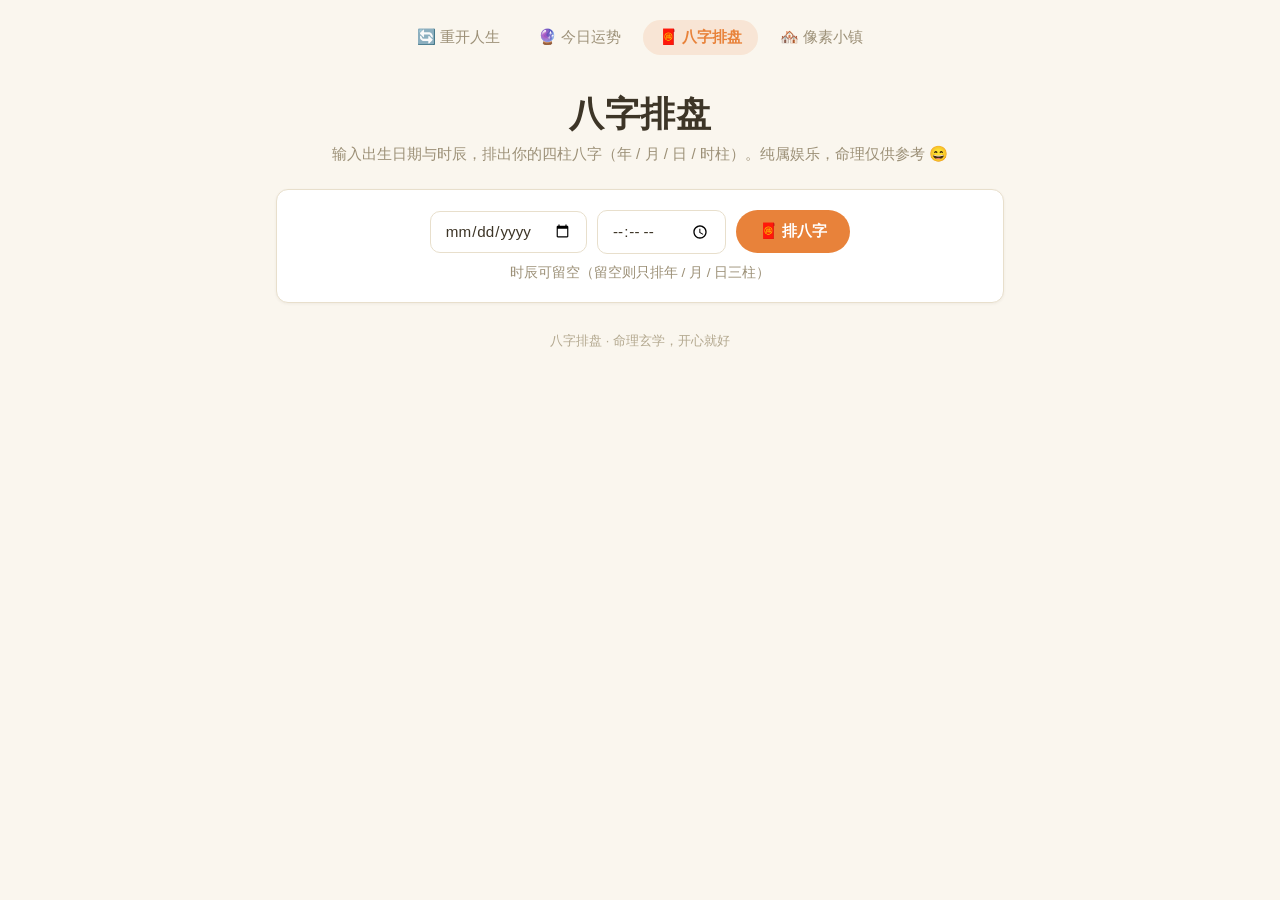
==== bazi.html @ c09e8d0f "新增八字排盘页、农历/生肖/节气/八字算法；整体改用象牙白+橙色极简主题；导航统一" ====
<!DOCTYPE html>
<html lang="zh-CN">
<head>
  <meta charset="UTF-8">
  <meta name="viewport" content="width=device-width, initial-scale=1.0">
  <title>八字排盘</title>
  <link rel="stylesheet" href="css/style.css">
</head>
<body>
  <nav class="nav">
    <a href="index.html">🔄 重开人生</a>
    <a href="fortune.html">🔮 今日运势</a>
    <a href="bazi.html" class="active">🧧 八字排盘</a>
    <a href="pixel-town.html">🏘️ 像素小镇</a>
  </nav>

  <div class="container">
    <h1 class="title">八字排盘</h1>
    <p class="subtitle">输入出生日期与时辰，排出你的四柱八字（年 / 月 / 日 / 时柱）。纯属娱乐，命理仅供参考 😄</p>

    <!-- 输入区 -->
    <div class="card" style="text-align:center">
      <div class="form-row">
        <input id="birthDate" type="date">
        <input id="birthTime" type="time">
        <button class="btn" onclick="paiPan()">🧧 排八字</button>
      </div>
      <p class="muted" style="margin-top:10px">时辰可留空（留空则只排年 / 月 / 日三柱）</p>
    </div>

    <!-- 结果区（初始隐藏） -->
    <div class="card" id="resultBox" style="display:none; text-align:center">
      <h2 id="bTitle">你的八字</h2>
      <p class="fortune-date" id="bSub"></p>

      <div class="bazi-grid" id="bGrid"></div>
      <p id="bZodiac" style="margin-top:14px"></p>

      <div style="margin-top:16px"><span class="muted">五行分布</span></div>
      <div class="wuxing-row" id="bWx"></div>

      <p class="bazi-note" id="bNote"></p>

      <div class="btn-row">
        <button class="btn gray" onclick="copyBazi()">📋 复制结果</button>
      </div>
    </div>

    <footer>八字排盘 · 命理玄学，开心就好</footer>
  </div>

  <script src="js/lunar.js"></script>
  <script>
  let lastBazi = null;

  // 排八字
  function paiPan() {
    const dval = document.getElementById('birthDate').value;
    if (!dval) { alert('请先选择出生日期'); return; }
    const parts = dval.split('-');
    const y = +parts[0], m = +parts[1], d = +parts[2];
    const tval = document.getElementById('birthTime').value;
    const hour = tval ? +tval.split(':')[0] : null;

    const detail = window.lunar.baziDetail(y, m, d, hour);
    const p = detail.pillars;
    lastBazi = { y, m, d, hour, detail };

    // 农历生日 + 星期
    const lun = window.lunar.lunarDate(y, m, d);
    const week = ['日', '一', '二', '三', '四', '五', '六'];
    const dow = new Date(y, m - 1, d).getDay();
    document.getElementById('bTitle').textContent = '🧧 ' + p.year.gan + p.year.zhi + '年 出生';
    document.getElementById('bSub').textContent =
      y + '年' + m + '月' + d + '日 · 星期' + week[dow] +
      ' · 农历' + lun.gan + lun.zhi + '年' + lun.monthCn + lun.dayCn +
      (hour !== null ? ' · ' + shichenName(hour) : '');

    // 四柱
    const cells = [
      { name: '年柱', gz: p.year.gan + p.year.zhi, wx: wxOf(p.year.gan, p.year.zhi) },
      { name: '月柱', gz: p.month.gan + p.month.zhi, wx: wxOf(p.month.gan, p.month.zhi) },
      { name: '日柱', gz: p.day.gan + p.day.zhi, wx: wxOf(p.day.gan, p.day.zhi) },
      { name: '时柱', gz: p.hour ? p.hour.gan + p.hour.zhi : '--', wx: p.hour ? wxOf(p.hour.gan, p.hour.zhi) : '未填' }
    ];
    const grid = document.getElementById('bGrid');
    grid.innerHTML = '';
    for (const c of cells) {
      const div = document.createElement('div');
      div.className = 'bazi-cell';
      div.innerHTML = '<div class="name">' + c.name + '</div><div class="gz">' + c.gz + '</div><div class="wx">' + c.wx + '</div>';
      grid.appendChild(div);
    }

    document.getElementById('bZodiac').innerHTML = '🐉 生肖：' + p.zodiac;

    // 五行统计
    const wxBox = document.getElementById('bWx');
    wxBox.innerHTML = '';
    for (const k of ['木', '火', '土', '金', '水']) {
      const n = detail.wuxing[k] || 0;
      const box = document.createElement('div');
      box.className = 'wx-box';
      box.innerHTML = '<b>' + k + '</b><span>' + n + '</span>';
      wxBox.appendChild(box);
    }

    document.getElementById('bNote').textContent =
      hour === null ? '未填时辰，故只排三柱（年 / 月 / 日）' : '以上为公历排盘，命理玄学仅供娱乐';

    document.getElementById('resultBox').style.display = 'block';
    document.getElementById('resultBox').scrollIntoView({ behavior: 'smooth' });
  }

  // 一柱的五行（天干五行 + 地支五行）
  function wxOf(gan, zhi) {
    const g = { 甲:'木',乙:'木',丙:'火',丁:'火',戊:'土',己:'土',庚:'金',辛:'金',壬:'水',癸:'水' }[gan] || '';
    const z = { 子:'水',丑:'土',寅:'木',卯:'木',辰:'土',巳:'火',午:'火',未:'土',申:'金',酉:'金',戌:'土',亥:'水' }[zhi] || '';
    return g + z;
  }

  // 时辰名（0-23 点 → 寅时等）
  function shichenName(hour) {
    const names = ['子时','丑时','寅时','卯时','辰时','巳时','午时','未时','申时','酉时','戌时','亥时'];
    return names[Math.floor((hour + 1) / 2) % 12];
  }

  // 复制结果
  function copyBazi() {
    if (!lastBazi) return;
    const p = lastBazi.detail.pillars;
    const lines = [
      '🧧 八字排盘',
      '公历：' + lastBazi.y + '年' + lastBazi.m + '月' + lastBazi.d + '日' + (lastBazi.hour !== null ? ' ' + lastBazi.hour + '时' : ''),
      '四柱：年 ' + p.year.gan + p.year.zhi + '　月 ' + p.month.gan + p.month.zhi + '　日 ' + p.day.gan + p.day.zhi + (p.hour ? '　时 ' + p.hour.gan + p.hour.zhi : ''),
      '生肖：' + p.zodiac,
      '—— 命理玄学，开心就好 😄'
    ];
    navigator.clipboard.writeText(lines.join('\n'))
      .then(() => alert('✅ 八字结果已复制！'))
      .catch(() => alert('复制失败，请手动复制：\n\n' + lines.join('\n')));
  }
  </script>
</body>
</html>
---- css/style.css ----
/* ==========================================================
   人生重开模拟器 · 象牙白主题（三页面共用）
   配色：象牙白底 + 温暖卡片 + 橙色点缀
   全站平涂 / 无渐变 / 统一又带点暖意
   ========================================================== */

html { scroll-behavior: smooth; }

/* 颜色集中在这里，改一处全站生效 */
:root {
  --bg: #faf6ee;              /* 象牙白背景 */
  --surface: #ffffff;         /* 卡片面 */
  --surface-2: #f3ecdd;       /* 次级面（内嵌区域/输入框） */
  --border: #e8dfcc;          /* 边框 */
  --text: #3d3527;            /* 主文字（暖深棕） */
  --muted: #9c9077;           /* 次要文字 */
  --accent: #e8823a;          /* 品牌橙 */
  --accent-strong: #d8731f;   /* 橙（悬停加深） */
  --accent-soft: rgba(232,130,58,.14);
  --good: #4a9d5f;            /* 好事 */
  --bad: #c74c4c;             /* 坏事 */
  --warn: #c9962b;            /* 中等评级 */
}

* { margin: 0; padding: 0; box-sizing: border-box; }

body {
  font-family: "Microsoft YaHei", "PingFang SC", "Segoe UI", sans-serif;
  background: var(--bg);
  color: var(--text);
  min-height: 100vh;
  padding-bottom: 40px;
}

/* ---------- 顶部导航 ---------- */
.nav {
  display: flex; justify-content: center; gap: 6px;
  padding: 20px 12px; flex-wrap: wrap;
}
.nav a {
  text-decoration: none; color: var(--muted);
  padding: 7px 16px; border-radius: 999px; font-size: .95em;
  transition: color .15s, background .15s;
}
.nav a:hover { color: var(--text); background: var(--surface-2); }
.nav a.active { color: var(--accent); background: var(--accent-soft); font-weight: 600; }

/* ---------- 页面骨架 ---------- */
.container { max-width: 760px; margin: 0 auto; padding: 0 16px; }

h1.title {
  text-align: center; font-size: 2.2em; font-weight: 700;
  margin: 16px 0 6px; color: var(--text); letter-spacing: .5px;
}
.subtitle { text-align: center; color: var(--muted); margin-bottom: 24px; font-size: .95em; }

/* ---------- 卡片 ---------- */
.card {
  background: var(--surface);
  border: 1px solid var(--border);
  border-radius: 12px;
  padding: 20px;
  margin-bottom: 16px;
  box-shadow: 0 1px 3px rgba(61,53,39,.06);
}
.card h2 { font-size: 1.05em; font-weight: 600; margin-bottom: 12px; color: var(--text); }

/* ---------- 按钮（两种：主色 / 中性） ---------- */
.btn-row { display: flex; gap: 10px; justify-content: center; flex-wrap: wrap; margin-top: 16px; }
.btn {
  display: inline-block; border: 1px solid transparent; cursor: pointer;
  font-size: .95em; font-weight: 600; font-family: inherit;
  padding: 10px 22px; border-radius: 999px;
  color: #fff; background: var(--accent);
  transition: background .15s, transform .08s;
}
.btn:hover { background: var(--accent-strong); }
.btn:active { transform: translateY(1px); }
.btn.gray { color: var(--text); background: var(--surface-2); border-color: var(--border); }
.btn.gray:hover { background: #ece2cf; }
.btn.gold { color: #fff; background: var(--accent); border-color: transparent; }
.btn.gold:hover { background: var(--accent-strong); }

/* ---------- 出生属性 ---------- */
.attrs { display: grid; grid-template-columns: repeat(auto-fit, minmax(130px, 1fr)); gap: 12px; }
.attr { text-align: center; padding: 16px 8px; background: var(--surface-2); border: 1px solid var(--border); border-radius: 10px; }
.attr .emoji { font-size: 1.8em; display: block; margin-bottom: 6px; }
.attr .name { color: var(--muted); font-size: .85em; margin-bottom: 4px; }
.attr .val { font-size: 1.5em; font-weight: 700; color: var(--accent); }

/* ---------- 天赋小标签 ---------- */
.chip {
  display: inline-block; margin: 4px 6px 0 0; padding: 5px 12px;
  background: var(--accent-soft); border: 1px solid rgba(232,130,58,.4);
  border-radius: 999px; font-size: .9em; color: var(--accent);
}

/* ---------- 人生时间线 ---------- */
.log { list-style: none; max-height: 360px; overflow-y: auto; }
.log li {
  padding: 9px 12px; margin-bottom: 8px; font-size: .95em;
  border-left: 3px solid var(--accent); background: var(--surface-2);
  border-radius: 0 8px 8px 0;
  animation: fadeIn .35s ease;
}
.log li.good { border-left-color: var(--good); }
.log li.bad  { border-left-color: var(--bad); }
@keyframes fadeIn { from { opacity: 0; transform: translateY(6px); } to { opacity: 1; transform: none; } }

/* ---------- 评分徽章（纯色，平涂） ---------- */
.badge { display: inline-block; padding: 6px 20px; border-radius: 999px; font-size: 1.25em; font-weight: 700; color: #fff; }
.badge.S { background: var(--accent); }
.badge.A { background: var(--good); }
.badge.B { background: #4a90d9; }
.badge.C { background: var(--warn); }
.badge.D { background: #9aa3ad; }

/* ---------- 表单（运势页 / 八字页用） ---------- */
input, select {
  background: var(--surface); border: 1px solid var(--border);
  color: var(--text); padding: 10px 14px; border-radius: 10px;
  font-size: .95em; font-family: inherit;
}
input:focus, select:focus { outline: none; border-color: var(--accent); }
select option { background: var(--surface); }
.form-row { display: flex; gap: 10px; flex-wrap: wrap; justify-content: center; align-items: center; }

/* ---------- 运势卡片（用橙色边框做区隔，保持统一） ---------- */
.fortune-card { text-align: center; background: var(--surface); border: 1px solid rgba(232,130,58,.4); }
.fortune-card h2 { margin-bottom: 4px; }
.fortune-date { color: var(--muted); font-size: .9em; margin-bottom: 14px; }
.frow { display: flex; align-items: center; gap: 10px; margin: 10px 0; text-align: left; }
.fname { width: 64px; font-weight: 600; flex-shrink: 0; }
.fbar { flex: 1; height: 14px; background: var(--surface-2); border-radius: 999px; overflow: hidden; }
.ffill { height: 100%; border-radius: 999px; background: var(--accent); }
.fscore { width: 34px; text-align: right; font-weight: 700; color: var(--accent); }
.fcomment { flex-basis: 100%; font-size: .85em; color: var(--muted); margin-top: -4px; padding-left: 74px; }
.lucky-list { text-align: left; margin-top: 14px; padding-top: 14px; border-top: 1px dashed var(--border); line-height: 1.9; }
.prophecy { margin-top: 14px; font-size: 1.02em; color: var(--accent); background: var(--accent-soft); padding: 12px; border-radius: 10px; }

/* ---------- 今日农历卡片 ---------- */
.lunar-card { text-align: center; }
.lunar-gongli { color: var(--muted); font-size: .9em; margin-bottom: 8px; }
.lunar-big { font-size: 1.6em; font-weight: 700; color: var(--accent); margin-bottom: 8px; }
.lunar-tags { display: flex; gap: 8px; justify-content: center; flex-wrap: wrap; }

/* ---------- 八字页 ---------- */
.bazi-grid { display: grid; grid-template-columns: repeat(auto-fit, minmax(140px, 1fr)); gap: 12px; margin-top: 16px; }
.bazi-cell { text-align: center; padding: 14px 8px; background: var(--surface-2); border: 1px solid var(--border); border-radius: 10px; }
.bazi-cell .gz { font-size: 1.6em; font-weight: 700; color: var(--accent); }
.bazi-cell .name { color: var(--muted); font-size: .85em; margin: 4px 0 2px; }
.bazi-cell .wx { font-size: .9em; color: var(--text); }
.wuxing-row { display: flex; gap: 8px; justify-content: center; flex-wrap: wrap; margin-top: 10px; }
.wx-box { min-width: 52px; text-align: center; padding: 8px 10px; background: var(--surface-2); border: 1px solid var(--border); border-radius: 10px; }
.wx-box b { display: block; font-size: 1.3em; color: var(--accent); }
.wx-box span { font-size: .85em; color: var(--muted); }
.bazi-note { color: var(--muted); font-size: .85em; text-align: center; margin-top: 10px; }

/* ---------- 像素小镇 ---------- */
canvas { display: block; margin: 0 auto; border-radius: 10px; border: 1px solid var(--border); background: #e9e0cd; }
.seed-box { text-align: center; margin: 12px 0; }
.seed-box input { width: 130px; text-align: center; }

/* ---------- 其他 ---------- */
.muted { color: var(--muted); font-size: .85em; }
footer { text-align: center; color: #b3a88f; font-size: .8em; margin-top: 30px; }
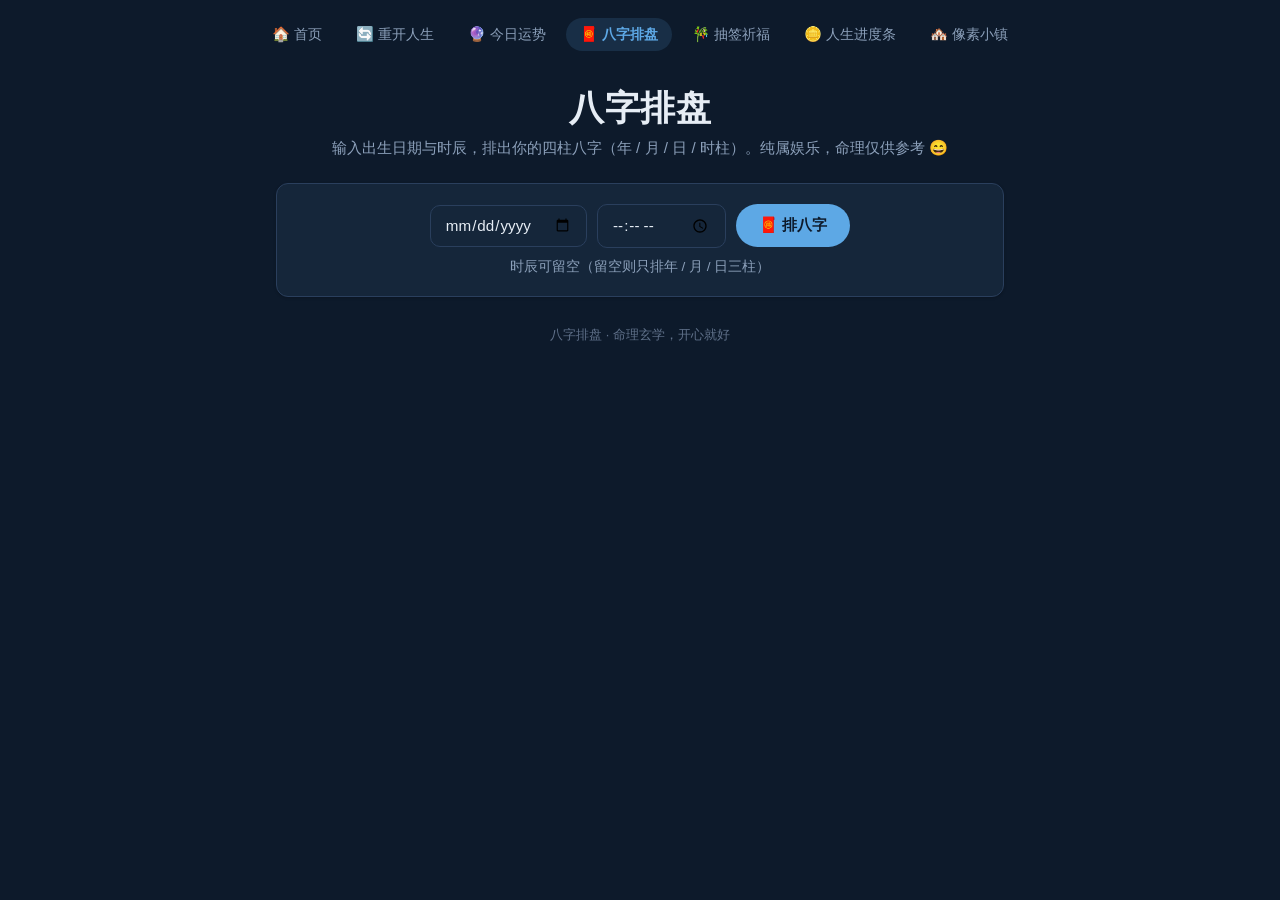
==== commit b23f63c2: "改为深蓝主题；新增抽签祈福、人生进度条；首页改为模块选择页；人生重开模拟器移至 life.html；八字页加纳音/五行缺补/生肖冲合；favicon+描述" ====
--- a/bazi.html
+++ b/bazi.html
@@ -4,13 +4,18 @@
   <meta charset="UTF-8">
   <meta name="viewport" content="width=device-width, initial-scale=1.0">
   <title>八字排盘</title>
+  <meta name="description" content="输入出生日期与时辰，排出四柱八字、纳音五行、五行缺补与生肖冲合。玄学娱乐，开心就好。">
+  <link rel="icon" type="image/svg+xml" href="favicon.svg">
   <link rel="stylesheet" href="css/style.css">
 </head>
 <body>
   <nav class="nav">
-    <a href="index.html">🔄 重开人生</a>
+    <a href="index.html">🏠 首页</a>
+    <a href="life.html">🔄 重开人生</a>
     <a href="fortune.html">🔮 今日运势</a>
     <a href="bazi.html" class="active">🧧 八字排盘</a>
+    <a href="qian.html">🎋 抽签祈福</a>
+    <a href="progress.html">🪙 人生进度条</a>
     <a href="pixel-town.html">🏘️ 像素小镇</a>
   </nav>
 
@@ -38,6 +43,8 @@
 
       <div style="margin-top:16px"><span class="muted">五行分布</span></div>
       <div class="wuxing-row" id="bWx"></div>
+
+      <div class="bazi-analysis" id="bAnalysis"></div>
 
       <p class="bazi-note" id="bNote"></p>
 
@@ -76,19 +83,21 @@
       ' · 农历' + lun.gan + lun.zhi + '年' + lun.monthCn + lun.dayCn +
       (hour !== null ? ' · ' + shichenName(hour) : '');
 
-    // 四柱
+    // 四柱（含纳音五行）
     const cells = [
-      { name: '年柱', gz: p.year.gan + p.year.zhi, wx: wxOf(p.year.gan, p.year.zhi) },
-      { name: '月柱', gz: p.month.gan + p.month.zhi, wx: wxOf(p.month.gan, p.month.zhi) },
-      { name: '日柱', gz: p.day.gan + p.day.zhi, wx: wxOf(p.day.gan, p.day.zhi) },
-      { name: '时柱', gz: p.hour ? p.hour.gan + p.hour.zhi : '--', wx: p.hour ? wxOf(p.hour.gan, p.hour.zhi) : '未填' }
+      { name: '年柱', gz: p.year.gan + p.year.zhi, wx: wxOf(p.year.gan, p.year.zhi), ny: window.lunar.nayinOf(p.year.gan, p.year.zhi) },
+      { name: '月柱', gz: p.month.gan + p.month.zhi, wx: wxOf(p.month.gan, p.month.zhi), ny: window.lunar.nayinOf(p.month.gan, p.month.zhi) },
+      { name: '日柱', gz: p.day.gan + p.day.zhi, wx: wxOf(p.day.gan, p.day.zhi), ny: window.lunar.nayinOf(p.day.gan, p.day.zhi) },
+      { name: '时柱', gz: p.hour ? p.hour.gan + p.hour.zhi : '--', wx: p.hour ? wxOf(p.hour.gan, p.hour.zhi) : '未填', ny: p.hour ? window.lunar.nayinOf(p.hour.gan, p.hour.zhi) : '' }
     ];
     const grid = document.getElementById('bGrid');
     grid.innerHTML = '';
     for (const c of cells) {
       const div = document.createElement('div');
       div.className = 'bazi-cell';
-      div.innerHTML = '<div class="name">' + c.name + '</div><div class="gz">' + c.gz + '</div><div class="wx">' + c.wx + '</div>';
+      div.innerHTML =
+        '<div class="name">' + c.name + '</div><div class="gz">' + c.gz +
+        '</div><div class="wx">' + c.wx + '</div>' + (c.ny ? '<div class="ny">' + c.ny + '</div>' : '');
       grid.appendChild(div);
     }
 
@@ -104,6 +113,22 @@
       box.innerHTML = '<b>' + k + '</b><span>' + n + '</span>';
       wxBox.appendChild(box);
     }
+
+    // 五行缺 + 补益 + 生肖冲合
+    const ZODIAC_ARR = ['鼠','牛','虎','兔','龙','蛇','马','羊','猴','鸡','狗','猪'];
+    const zIdx = ZODIAC_ARR.indexOf(p.zodiac);
+    const missing = window.lunar.wuxingMissing(detail.wuxing);
+    const ch = window.lunar.zodiacChongHe(zIdx);
+    let ana = '';
+    if (missing.length) {
+      ana += '<p><strong>五行缺：</strong>' + missing.join('、') + '</p>';
+      ana += '<p><strong>补益：</strong>平时可多穿 <b>' + missing.map(k => window.lunar.WX_COLOR[k]).join('、') +
+        '</b>，多朝 <b>' + missing.map(k => window.lunar.WX_DIR[k]).join('、') + '</b> 方向走走。</p>';
+    } else {
+      ana += '<p><strong>五行齐备</strong>，运势平稳，恭喜！</p>';
+    }
+    ana += '<p><strong>生肖：</strong>' + p.zodiac + '，与 <b>' + ch.chong + '</b> 相冲、与 <b>' + ch.he + '</b> 相合。</p>';
+    document.getElementById('bAnalysis').innerHTML = ana;
 
     document.getElementById('bNote').textContent =
       hour === null ? '未填时辰，故只排三柱（年 / 月 / 日）' : '以上为公历排盘，命理玄学仅供娱乐';
@@ -128,12 +153,21 @@
   // 复制结果
   function copyBazi() {
     if (!lastBazi) return;
-    const p = lastBazi.detail.pillars;
+    const detail = lastBazi.detail;
+    const p = detail.pillars;
+    const missing = window.lunar.wuxingMissing(detail.wuxing);
+    const zIdx = ['鼠','牛','虎','兔','龙','蛇','马','羊','猴','鸡','狗','猪'].indexOf(p.zodiac);
+    const ch = window.lunar.zodiacChongHe(zIdx);
     const lines = [
       '🧧 八字排盘',
       '公历：' + lastBazi.y + '年' + lastBazi.m + '月' + lastBazi.d + '日' + (lastBazi.hour !== null ? ' ' + lastBazi.hour + '时' : ''),
       '四柱：年 ' + p.year.gan + p.year.zhi + '　月 ' + p.month.gan + p.month.zhi + '　日 ' + p.day.gan + p.day.zhi + (p.hour ? '　时 ' + p.hour.gan + p.hour.zhi : ''),
-      '生肖：' + p.zodiac,
+      '纳音：年 ' + window.lunar.nayinOf(p.year.gan, p.year.zhi) +
+        '　月 ' + window.lunar.nayinOf(p.month.gan, p.month.zhi) +
+        '　日 ' + window.lunar.nayinOf(p.day.gan, p.day.zhi) +
+        (p.hour ? '　时 ' + window.lunar.nayinOf(p.hour.gan, p.hour.zhi) : ''),
+      '五行：' + (missing.length ? '缺 ' + missing.join('、') : '齐备') + '　·　生肖 ' + p.zodiac +
+        '（与 ' + ch.chong + ' 冲、与 ' + ch.he + ' 合）',
       '—— 命理玄学，开心就好 😄'
     ];
     navigator.clipboard.writeText(lines.join('\n'))
--- a/css/style.css
+++ b/css/style.css
@@ -1,25 +1,25 @@
 /* ==========================================================
-   人生重开模拟器 · 象牙白主题（三页面共用）
-   配色：象牙白底 + 温暖卡片 + 橙色点缀
-   全站平涂 / 无渐变 / 统一又带点暖意
+   整活小站 · Life Restart —— 深蓝主题（全站共用）
+   配色：深蓝底 + 蓝卡片 + 亮蓝点缀
+   全站平涂 / 无渐变 / 统一又清爽
    ========================================================== */
 
 html { scroll-behavior: smooth; }
 
 /* 颜色集中在这里，改一处全站生效 */
 :root {
-  --bg: #faf6ee;              /* 象牙白背景 */
-  --surface: #ffffff;         /* 卡片面 */
-  --surface-2: #f3ecdd;       /* 次级面（内嵌区域/输入框） */
-  --border: #e8dfcc;          /* 边框 */
-  --text: #3d3527;            /* 主文字（暖深棕） */
-  --muted: #9c9077;           /* 次要文字 */
-  --accent: #e8823a;          /* 品牌橙 */
-  --accent-strong: #d8731f;   /* 橙（悬停加深） */
-  --accent-soft: rgba(232,130,58,.14);
-  --good: #4a9d5f;            /* 好事 */
-  --bad: #c74c4c;             /* 坏事 */
-  --warn: #c9962b;            /* 中等评级 */
+  --bg: #0d1a2b;             /* 深蓝背景 */
+  --surface: #15263a;        /* 卡片面 */
+  --surface-2: #1d2f47;      /* 次级面（内嵌区域/输入框） */
+  --border: #2a3f5d;         /* 边框 */
+  --text: #e6edf5;           /* 主文字 */
+  --muted: #8ca0ba;          /* 次要文字 */
+  --accent: #5da8e5;         /* 品牌亮蓝 */
+  --accent-strong: #4a92d4;  /* 亮蓝（悬停加深） */
+  --accent-soft: rgba(93,168,229,.14);
+  --good: #4ade80;           /* 好事 */
+  --bad: #f4716e;            /* 坏事 */
+  --warn: #f5b041;           /* 中等评级 */
 }
 
 * { margin: 0; padding: 0; box-sizing: border-box; }
@@ -35,11 +35,11 @@
 /* ---------- 顶部导航 ---------- */
 .nav {
   display: flex; justify-content: center; gap: 6px;
-  padding: 20px 12px; flex-wrap: wrap;
+  padding: 18px 12px; flex-wrap: wrap;
 }
 .nav a {
   text-decoration: none; color: var(--muted);
-  padding: 7px 16px; border-radius: 999px; font-size: .95em;
+  padding: 7px 14px; border-radius: 999px; font-size: .9em;
   transition: color .15s, background .15s;
 }
 .nav a:hover { color: var(--text); background: var(--surface-2); }
@@ -47,12 +47,30 @@
 
 /* ---------- 页面骨架 ---------- */
 .container { max-width: 760px; margin: 0 auto; padding: 0 16px; }
+.container.slim { max-width: 680px; }
 
 h1.title {
   text-align: center; font-size: 2.2em; font-weight: 700;
   margin: 16px 0 6px; color: var(--text); letter-spacing: .5px;
 }
 .subtitle { text-align: center; color: var(--muted); margin-bottom: 24px; font-size: .95em; }
+
+/* ---------- 首页 hero + 模块卡片 ---------- */
+.hero { text-align: center; padding: 28px 0 8px; }
+.hero-emoji { font-size: 3.4em; display: block; margin-bottom: 4px; }
+.hero h1 { margin-top: 4px; }
+
+.mod-grid { display: grid; grid-template-columns: repeat(auto-fit, minmax(200px, 1fr)); gap: 14px; margin: 18px 0 8px; }
+.mod-card {
+  display: block; text-decoration: none;
+  background: var(--surface); border: 1px solid var(--border); border-radius: 14px;
+  padding: 24px 16px; text-align: center; color: var(--text);
+  transition: transform .15s, border-color .15s, box-shadow .15s;
+}
+.mod-card:hover { transform: translateY(-3px); border-color: var(--accent); box-shadow: 0 8px 22px rgba(0,0,0,.35); }
+.mod-card .emoji { font-size: 2.4em; display: block; margin-bottom: 10px; }
+.mod-card h3 { font-size: 1.05em; font-weight: 600; margin-bottom: 6px; }
+.mod-card p { font-size: .85em; color: var(--muted); }
 
 /* ---------- 卡片 ---------- */
 .card {
@@ -61,7 +79,7 @@
   border-radius: 12px;
   padding: 20px;
   margin-bottom: 16px;
-  box-shadow: 0 1px 3px rgba(61,53,39,.06);
+  box-shadow: 0 1px 3px rgba(0,0,0,.2);
 }
 .card h2 { font-size: 1.05em; font-weight: 600; margin-bottom: 12px; color: var(--text); }
 
@@ -71,14 +89,14 @@
   display: inline-block; border: 1px solid transparent; cursor: pointer;
   font-size: .95em; font-weight: 600; font-family: inherit;
   padding: 10px 22px; border-radius: 999px;
-  color: #fff; background: var(--accent);
+  color: #0d1a2b; background: var(--accent);
   transition: background .15s, transform .08s;
 }
 .btn:hover { background: var(--accent-strong); }
 .btn:active { transform: translateY(1px); }
 .btn.gray { color: var(--text); background: var(--surface-2); border-color: var(--border); }
-.btn.gray:hover { background: #ece2cf; }
-.btn.gold { color: #fff; background: var(--accent); border-color: transparent; }
+.btn.gray:hover { background: #263a57; }
+.btn.gold { color: #0d1a2b; background: var(--accent); border-color: transparent; }
 .btn.gold:hover { background: var(--accent-strong); }
 
 /* ---------- 出生属性 ---------- */
@@ -91,7 +109,7 @@
 /* ---------- 天赋小标签 ---------- */
 .chip {
   display: inline-block; margin: 4px 6px 0 0; padding: 5px 12px;
-  background: var(--accent-soft); border: 1px solid rgba(232,130,58,.4);
+  background: var(--accent-soft); border: 1px solid rgba(93,168,229,.35);
   border-radius: 999px; font-size: .9em; color: var(--accent);
 }
 
@@ -108,14 +126,14 @@
 @keyframes fadeIn { from { opacity: 0; transform: translateY(6px); } to { opacity: 1; transform: none; } }
 
 /* ---------- 评分徽章（纯色，平涂） ---------- */
-.badge { display: inline-block; padding: 6px 20px; border-radius: 999px; font-size: 1.25em; font-weight: 700; color: #fff; }
+.badge { display: inline-block; padding: 6px 20px; border-radius: 999px; font-size: 1.25em; font-weight: 700; color: #0d1a2b; }
 .badge.S { background: var(--accent); }
 .badge.A { background: var(--good); }
-.badge.B { background: #4a90d9; }
+.badge.B { background: #5aa7e8; }
 .badge.C { background: var(--warn); }
-.badge.D { background: #9aa3ad; }
-
-/* ---------- 表单（运势页 / 八字页用） ---------- */
+.badge.D { background: #8ca0ba; }
+
+/* ---------- 表单 ---------- */
 input, select {
   background: var(--surface); border: 1px solid var(--border);
   color: var(--text); padding: 10px 14px; border-radius: 10px;
@@ -125,8 +143,8 @@
 select option { background: var(--surface); }
 .form-row { display: flex; gap: 10px; flex-wrap: wrap; justify-content: center; align-items: center; }
 
-/* ---------- 运势卡片（用橙色边框做区隔，保持统一） ---------- */
-.fortune-card { text-align: center; background: var(--surface); border: 1px solid rgba(232,130,58,.4); }
+/* ---------- 运势卡片（用亮蓝边框做区隔，保持统一） ---------- */
+.fortune-card { text-align: center; background: var(--surface); border: 1px solid rgba(93,168,229,.4); }
 .fortune-card h2 { margin-bottom: 4px; }
 .fortune-date { color: var(--muted); font-size: .9em; margin-bottom: 14px; }
 .frow { display: flex; align-items: center; gap: 10px; margin: 10px 0; text-align: left; }
@@ -150,17 +168,35 @@
 .bazi-cell .gz { font-size: 1.6em; font-weight: 700; color: var(--accent); }
 .bazi-cell .name { color: var(--muted); font-size: .85em; margin: 4px 0 2px; }
 .bazi-cell .wx { font-size: .9em; color: var(--text); }
+.bazi-cell .ny { font-size: .8em; color: var(--muted); margin-top: 4px; }
 .wuxing-row { display: flex; gap: 8px; justify-content: center; flex-wrap: wrap; margin-top: 10px; }
 .wx-box { min-width: 52px; text-align: center; padding: 8px 10px; background: var(--surface-2); border: 1px solid var(--border); border-radius: 10px; }
 .wx-box b { display: block; font-size: 1.3em; color: var(--accent); }
 .wx-box span { font-size: .85em; color: var(--muted); }
 .bazi-note { color: var(--muted); font-size: .85em; text-align: center; margin-top: 10px; }
+.bazi-analysis { text-align: left; margin: 16px 0 0; padding-top: 14px; border-top: 1px dashed var(--border); line-height: 2; font-size: .95em; }
+.bazi-analysis b { color: var(--accent); }
+.bazi-analysis strong { color: var(--text); }
+
+/* ---------- 抽签页 ---------- */
+.qian-level { font-size: 1.6em; font-weight: 700; margin: 6px 0; }
+.lv-great { color: #5ee08a; }
+.lv-good { color: #6cb4f5; }
+.lv-mid { color: #f5b041; }
+.lv-bad { color: #f4716e; }
+.qian-poem { font-size: 1.1em; line-height: 1.9; color: var(--text); margin: 12px 0; }
+.qian-note { color: var(--muted); }
+
+/* ---------- 人生进度条页 ---------- */
+.progress-num { font-size: 2.6em; font-weight: 700; color: var(--accent); margin: 6px 0 12px; }
+.progress-bar { height: 22px; background: var(--surface-2); border-radius: 999px; border: 1px solid var(--border); overflow: hidden; margin: 0 8px 14px; }
+.progress-fill { height: 100%; background: var(--accent); border-radius: 999px; transition: width .8s ease; }
 
 /* ---------- 像素小镇 ---------- */
-canvas { display: block; margin: 0 auto; border-radius: 10px; border: 1px solid var(--border); background: #e9e0cd; }
+canvas { display: block; margin: 0 auto; border-radius: 10px; border: 1px solid var(--border); background: #0d2440; }
 .seed-box { text-align: center; margin: 12px 0; }
 .seed-box input { width: 130px; text-align: center; }
 
 /* ---------- 其他 ---------- */
 .muted { color: var(--muted); font-size: .85em; }
-footer { text-align: center; color: #b3a88f; font-size: .8em; margin-top: 30px; }
+footer { text-align: center; color: #5f7089; font-size: .8em; margin-top: 30px; }
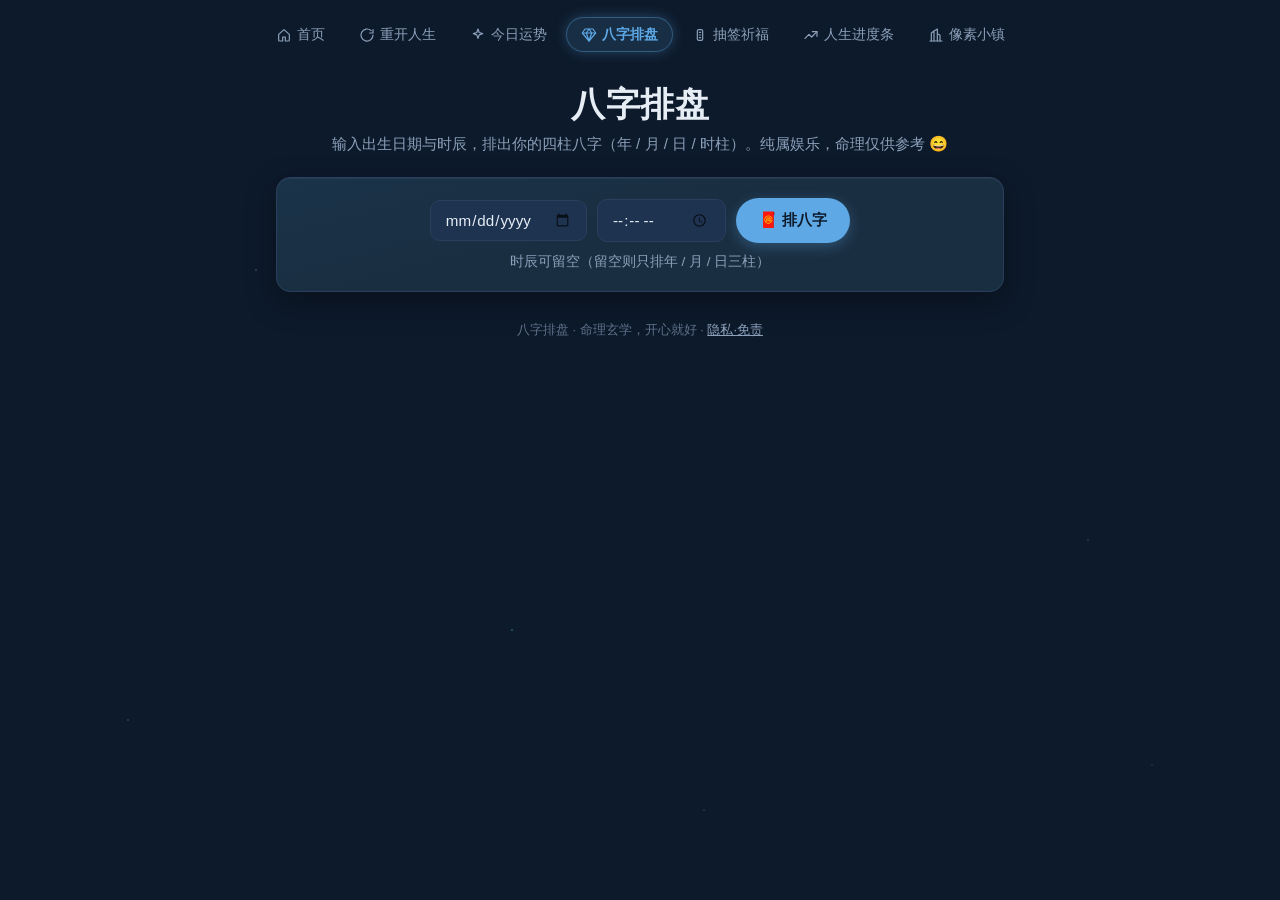
==== commit 77abd018: "全局视觉升级：毛玻璃/星空背景、SVG导航、按钮主次、深色原生控件；进度条页渐变/跳动/打字机/彩色标签；合规(隐私页+免责)、PWA(manifest+ServiceWorker)、localSto" ====
--- a/bazi.html
+++ b/bazi.html
@@ -10,13 +10,13 @@
 </head>
 <body>
   <nav class="nav">
-    <a href="index.html">🏠 首页</a>
-    <a href="life.html">🔄 重开人生</a>
-    <a href="fortune.html">🔮 今日运势</a>
-    <a href="bazi.html" class="active">🧧 八字排盘</a>
-    <a href="qian.html">🎋 抽签祈福</a>
-    <a href="progress.html">🪙 人生进度条</a>
-    <a href="pixel-town.html">🏘️ 像素小镇</a>
+    <a href="index.html"><svg viewBox="0 0 24 24" fill="none" stroke="currentColor" stroke-width="1.8" stroke-linecap="round" stroke-linejoin="round"><path d="M4 11l8-7 8 7v9a1 1 0 01-1 1h-5v-6h-4v6H5a1 1 0 01-1-1z"/></svg>首页</a>
+    <a href="life.html"><svg viewBox="0 0 24 24" fill="none" stroke="currentColor" stroke-width="1.8" stroke-linecap="round" stroke-linejoin="round"><path d="M21 12a9 9 0 11-3-6.7"/><polyline points="21 4 21 9 16 9"/></svg>重开人生</a>
+    <a href="fortune.html"><svg viewBox="0 0 24 24" fill="none" stroke="currentColor" stroke-width="1.8" stroke-linecap="round" stroke-linejoin="round"><path d="M12 3l1.8 5.2L19 10l-5.2 1.8L12 17l-1.8-5.2L5 10l5.2-1.8z"/></svg>今日运势</a>
+    <a href="bazi.html" class="active"><svg viewBox="0 0 24 24" fill="none" stroke="currentColor" stroke-width="1.8" stroke-linecap="round" stroke-linejoin="round"><path d="M6 3h12l4 6-10 12L2 9z"/><path d="M2 9h20M12 21L8 9l4-6 4 6-4 12"/></svg>八字排盘</a>
+    <a href="qian.html"><svg viewBox="0 0 24 24" fill="none" stroke="currentColor" stroke-width="1.8" stroke-linecap="round" stroke-linejoin="round"><rect x="8" y="4" width="8" height="16" rx="2"/><path d="M11 8h2M11 12h2M11 16h2"/></svg>抽签祈福</a>
+    <a href="progress.html"><svg viewBox="0 0 24 24" fill="none" stroke="currentColor" stroke-width="1.8" stroke-linecap="round" stroke-linejoin="round"><path d="M3 17l6-6 4 4 8-8"/><path d="M14 7h7v7"/></svg>人生进度条</a>
+    <a href="pixel-town.html"><svg viewBox="0 0 24 24" fill="none" stroke="currentColor" stroke-width="1.8" stroke-linecap="round" stroke-linejoin="round"><path d="M3 21h18"/><path d="M5 21V9l4-3v15M9 21V6l5-3v18M14 21V10l4 2v9"/></svg>像素小镇</a>
   </nav>
 
   <div class="container">
@@ -49,11 +49,11 @@
       <p class="bazi-note" id="bNote"></p>
 
       <div class="btn-row">
-        <button class="btn gray" onclick="copyBazi()">📋 复制结果</button>
+        <button class="btn" onclick="copyBazi()">📋 复制结果</button>
       </div>
     </div>
 
-    <footer>八字排盘 · 命理玄学，开心就好</footer>
+    <footer>八字排盘 · 命理玄学，开心就好 · <a href="privacy.html" style="color:var(--muted)">隐私·免责</a></footer>
   </div>
 
   <script src="js/lunar.js"></script>
@@ -175,5 +175,19 @@
       .catch(() => alert('复制失败，请手动复制：\n\n' + lines.join('\n')));
   }
   </script>
+  <script src="js/store.js"></script>
+  <script src="js/sfx.js"></script>
+  <script src="js/pwa.js"></script>
+  <script>
+  // 记住出生日期/时辰 + 排盘音效（数据仅存本地）
+  window.addEventListener('load', function () {
+    var d = document.getElementById('birthDate'), t = document.getElementById('birthTime');
+    var v = Store.get('bazi_input', null);
+    if (v && d) { if (v.date) d.value = v.date; if (t && v.time) t.value = v.time; }
+    d.addEventListener('change', save); if (t) t.addEventListener('change', save);
+    function save() { Store.set('bazi_input', { date: d.value, time: t.value }); }
+    var btn = document.querySelector('.form-row .btn'); if (btn) btn.addEventListener('click', function () { playSfx('good'); });
+  });
+  </script>
 </body>
 </html>
--- a/css/style.css
+++ b/css/style.css
@@ -1,28 +1,36 @@
 /* ==========================================================
-   整活小站 · Life Restart —— 深蓝主题（全站共用）
-   配色：深蓝底 + 蓝卡片 + 亮蓝点缀
-   全站平涂 / 无渐变 / 统一又清爽
+   整活小站 · Life Restart —— 深蓝主题 + 毛玻璃/微交互升级
+   全站平涂统一，点缀青/紫/暖橙，打破冷清
    ========================================================== */
 
+:root {
+  color-scheme: dark;          /* 让原生控件(日期/时间/数字)变深色 */
+
+  --bg: #0d1a2b;
+  --surface: #152a3d;
+  --surface-2: #1d3350;
+  --border: #2a3f5d;
+  --text: #e6edf5;
+  --muted: #8ca0ba;
+
+  --accent: #5da8e5;
+  --accent-strong: #4a92d4;
+  --accent-soft: rgba(93,168,229,.14);
+
+  /* 点缀色 */
+  --cyan: #5eead4;
+  --purple: #a78bfa;
+  --warm: #f5a623;
+  --pink: #ec4899;
+
+  --good: #4ade80;
+  --bad: #f4716e;
+  --warn: #f5b041;
+}
+
+* { margin: 0; padding: 0; box-sizing: border-box; }
+
 html { scroll-behavior: smooth; }
-
-/* 颜色集中在这里，改一处全站生效 */
-:root {
-  --bg: #0d1a2b;             /* 深蓝背景 */
-  --surface: #15263a;        /* 卡片面 */
-  --surface-2: #1d2f47;      /* 次级面（内嵌区域/输入框） */
-  --border: #2a3f5d;         /* 边框 */
-  --text: #e6edf5;           /* 主文字 */
-  --muted: #8ca0ba;          /* 次要文字 */
-  --accent: #5da8e5;         /* 品牌亮蓝 */
-  --accent-strong: #4a92d4;  /* 亮蓝（悬停加深） */
-  --accent-soft: rgba(93,168,229,.14);
-  --good: #4ade80;           /* 好事 */
-  --bad: #f4716e;            /* 坏事 */
-  --warn: #f5b041;           /* 中等评级 */
-}
-
-* { margin: 0; padding: 0; box-sizing: border-box; }
 
 body {
   font-family: "Microsoft YaHei", "PingFang SC", "Segoe UI", sans-serif;
@@ -30,78 +38,122 @@
   color: var(--text);
   min-height: 100vh;
   padding-bottom: 40px;
-}
-
-/* ---------- 顶部导航 ---------- */
+  position: relative;
+  overflow-x: hidden;
+}
+
+/* 微弱的星空粒子背景（全站氛围） */
+body::before {
+  content: "";
+  position: fixed; inset: 0; pointer-events: none; z-index: 0;
+  background-image:
+    radial-gradient(1px 1px at 20% 30%, rgba(255,255,255,.5), transparent),
+    radial-gradient(1px 1px at 70% 20%, rgba(255,255,255,.4), transparent),
+    radial-gradient(1.5px 1.5px at 40% 70%, rgba(94,234,212,.45), transparent),
+    radial-gradient(1px 1px at 85% 60%, rgba(255,255,255,.35), transparent),
+    radial-gradient(1.5px 1.5px at 10% 80%, rgba(167,139,250,.4), transparent),
+    radial-gradient(1px 1px at 55% 90%, rgba(255,255,255,.3), transparent),
+    radial-gradient(1px 1px at 90% 85%, rgba(94,234,212,.35), transparent);
+  animation: twinkle 5s ease-in-out infinite alternate;
+}
+@keyframes twinkle { from { opacity: .5; } to { opacity: .9; } }
+
+/* ---------- 顶部导航（SVG 图标） ---------- */
 .nav {
+  position: relative; z-index: 1;
   display: flex; justify-content: center; gap: 6px;
   padding: 18px 12px; flex-wrap: wrap;
 }
 .nav a {
   text-decoration: none; color: var(--muted);
+  display: inline-flex; align-items: center; gap: 5px;
   padding: 7px 14px; border-radius: 999px; font-size: .9em;
-  transition: color .15s, background .15s;
-}
+  transition: color .15s, background .15s, box-shadow .15s;
+}
+.nav a svg { width: 16px; height: 16px; }
 .nav a:hover { color: var(--text); background: var(--surface-2); }
-.nav a.active { color: var(--accent); background: var(--accent-soft); font-weight: 600; }
+.nav a.active {
+  color: var(--accent); background: var(--accent-soft); font-weight: 600;
+  box-shadow: 0 0 0 1px rgba(93,168,229,.35), 0 0 14px rgba(93,168,229,.35);
+}
 
 /* ---------- 页面骨架 ---------- */
-.container { max-width: 760px; margin: 0 auto; padding: 0 16px; }
+.container { max-width: 760px; margin: 0 auto; padding: 0 16px; position: relative; z-index: 1; }
 .container.slim { max-width: 680px; }
 
 h1.title {
-  text-align: center; font-size: 2.2em; font-weight: 700;
-  margin: 16px 0 6px; color: var(--text); letter-spacing: .5px;
-}
-.subtitle { text-align: center; color: var(--muted); margin-bottom: 24px; font-size: .95em; }
+  text-align: center; font-size: 2.1em; font-weight: 800;
+  margin: 14px 0 6px; color: var(--text); letter-spacing: .5px;
+}
+.subtitle { text-align: center; color: var(--muted); margin-bottom: 22px; font-size: .95em; }
+
+/* 渐变文字（青→紫），用于标题点缀 */
+.title-grad {
+  background: linear-gradient(92deg, #5eead4, #6cb4f5 55%, #a78bfa);
+  -webkit-background-clip: text; background-clip: text;
+  -webkit-text-fill-color: transparent;
+}
+/* 暖色渐变文字（橙→粉），用于点睛文案 */
+.warm-grad {
+  background: linear-gradient(92deg, #f5a623, #f778b6);
+  -webkit-background-clip: text; background-clip: text;
+  -webkit-text-fill-color: transparent;
+}
 
 /* ---------- 首页 hero + 模块卡片 ---------- */
-.hero { text-align: center; padding: 28px 0 8px; }
+.hero { text-align: center; padding: 30px 0 8px; }
 .hero-emoji { font-size: 3.4em; display: block; margin-bottom: 4px; }
 .hero h1 { margin-top: 4px; }
 
 .mod-grid { display: grid; grid-template-columns: repeat(auto-fit, minmax(200px, 1fr)); gap: 14px; margin: 18px 0 8px; }
 .mod-card {
   display: block; text-decoration: none;
-  background: var(--surface); border: 1px solid var(--border); border-radius: 14px;
-  padding: 24px 16px; text-align: center; color: var(--text);
+  background: var(--surface); border: 1px solid var(--border); border-radius: 16px;
+  padding: 26px 16px; text-align: center; color: var(--text);
   transition: transform .15s, border-color .15s, box-shadow .15s;
-}
-.mod-card:hover { transform: translateY(-3px); border-color: var(--accent); box-shadow: 0 8px 22px rgba(0,0,0,.35); }
+  box-shadow: 0 10px 26px rgba(0,0,0,.3);
+}
+.mod-card:hover { transform: translateY(-4px); border-color: var(--accent); box-shadow: 0 14px 32px rgba(0,0,0,.4), 0 0 18px rgba(93,168,229,.2); }
 .mod-card .emoji { font-size: 2.4em; display: block; margin-bottom: 10px; }
 .mod-card h3 { font-size: 1.05em; font-weight: 600; margin-bottom: 6px; }
 .mod-card p { font-size: .85em; color: var(--muted); }
 
-/* ---------- 卡片 ---------- */
+/* ---------- 卡片（毛玻璃 / 悬浮感） ---------- */
 .card {
-  background: var(--surface);
+  background: linear-gradient(165deg, rgba(93,168,229,.07), rgba(255,255,255,.02) 45%), var(--surface);
   border: 1px solid var(--border);
-  border-radius: 12px;
+  border-radius: 14px;
   padding: 20px;
   margin-bottom: 16px;
-  box-shadow: 0 1px 3px rgba(0,0,0,.2);
+  box-shadow: 0 10px 30px rgba(0,0,0,.35), inset 0 1px 0 rgba(255,255,255,.05);
+  backdrop-filter: blur(6px);
 }
 .card h2 { font-size: 1.05em; font-weight: 600; margin-bottom: 12px; color: var(--text); }
 
-/* ---------- 按钮（两种：主色 / 中性） ---------- */
+/* ---------- 按钮层级（主 / 次 / 中性） ---------- */
 .btn-row { display: flex; gap: 10px; justify-content: center; flex-wrap: wrap; margin-top: 16px; }
 .btn {
   display: inline-block; border: 1px solid transparent; cursor: pointer;
   font-size: .95em; font-weight: 600; font-family: inherit;
-  padding: 10px 22px; border-radius: 999px;
+  padding: 11px 22px; border-radius: 999px;   /* 胶囊状 */
   color: #0d1a2b; background: var(--accent);
-  transition: background .15s, transform .08s;
-}
-.btn:hover { background: var(--accent-strong); }
+  box-shadow: 0 4px 14px rgba(93,168,229,.3);
+  transition: background .15s, transform .08s, box-shadow .15s;
+}
+.btn:hover { background: var(--accent-strong); box-shadow: 0 6px 18px rgba(93,168,229,.4); }
 .btn:active { transform: translateY(1px); }
-.btn.gray { color: var(--text); background: var(--surface-2); border-color: var(--border); }
-.btn.gray:hover { background: #263a57; }
-.btn.gold { color: #0d1a2b; background: var(--accent); border-color: transparent; }
+/* 次要：半透明边框 */
+.btn.ghost, .btn.gray {
+  color: var(--accent); background: transparent; border: 1px solid var(--accent);
+  box-shadow: none;
+}
+.btn.ghost:hover, .btn.gray:hover { background: var(--accent-soft); }
+.btn.gold { color: #0d1a2b; background: var(--accent); border-color: transparent; box-shadow: 0 4px 14px rgba(93,168,229,.3); }
 .btn.gold:hover { background: var(--accent-strong); }
 
 /* ---------- 出生属性 ---------- */
 .attrs { display: grid; grid-template-columns: repeat(auto-fit, minmax(130px, 1fr)); gap: 12px; }
-.attr { text-align: center; padding: 16px 8px; background: var(--surface-2); border: 1px solid var(--border); border-radius: 10px; }
+.attr { text-align: center; padding: 16px 8px; background: var(--surface-2); border: 1px solid var(--border); border-radius: 12px; }
 .attr .emoji { font-size: 1.8em; display: block; margin-bottom: 6px; }
 .attr .name { color: var(--muted); font-size: .85em; margin-bottom: 4px; }
 .attr .val { font-size: 1.5em; font-weight: 700; color: var(--accent); }
@@ -133,14 +185,18 @@
 .badge.C { background: var(--warn); }
 .badge.D { background: #8ca0ba; }
 
-/* ---------- 表单 ---------- */
+/* ---------- 表单（深色控件适配） ---------- */
 input, select {
-  background: var(--surface); border: 1px solid var(--border);
+  background: var(--surface-2); border: 1px solid var(--border);
   color: var(--text); padding: 10px 14px; border-radius: 10px;
   font-size: .95em; font-family: inherit;
 }
-input:focus, select:focus { outline: none; border-color: var(--accent); }
+input:focus, select:focus { outline: none; border-color: var(--accent); box-shadow: 0 0 0 3px var(--accent-soft); }
 select option { background: var(--surface); }
+/* 让日期/时间选择器的图标变亮 */
+input[type="date"]::-webkit-calendar-picker-indicator,
+input[type="time"]::-webkit-calendar-picker-indicator { filter: invert(1); opacity: .7; }
+input[type="number"]::-webkit-inner-spin-button { filter: invert(1); opacity: .7; }
 .form-row { display: flex; gap: 10px; flex-wrap: wrap; justify-content: center; align-items: center; }
 
 /* ---------- 运势卡片（用亮蓝边框做区隔，保持统一） ---------- */
@@ -150,7 +206,7 @@
 .frow { display: flex; align-items: center; gap: 10px; margin: 10px 0; text-align: left; }
 .fname { width: 64px; font-weight: 600; flex-shrink: 0; }
 .fbar { flex: 1; height: 14px; background: var(--surface-2); border-radius: 999px; overflow: hidden; }
-.ffill { height: 100%; border-radius: 999px; background: var(--accent); }
+.ffill { height: 100%; border-radius: 999px; background: linear-gradient(90deg, #5eead4, #a78bfa); }
 .fscore { width: 34px; text-align: right; font-weight: 700; color: var(--accent); }
 .fcomment { flex-basis: 100%; font-size: .85em; color: var(--muted); margin-top: -4px; padding-left: 74px; }
 .lucky-list { text-align: left; margin-top: 14px; padding-top: 14px; border-top: 1px dashed var(--border); line-height: 1.9; }
@@ -164,7 +220,7 @@
 
 /* ---------- 八字页 ---------- */
 .bazi-grid { display: grid; grid-template-columns: repeat(auto-fit, minmax(140px, 1fr)); gap: 12px; margin-top: 16px; }
-.bazi-cell { text-align: center; padding: 14px 8px; background: var(--surface-2); border: 1px solid var(--border); border-radius: 10px; }
+.bazi-cell { text-align: center; padding: 14px 8px; background: var(--surface-2); border: 1px solid var(--border); border-radius: 12px; }
 .bazi-cell .gz { font-size: 1.6em; font-weight: 700; color: var(--accent); }
 .bazi-cell .name { color: var(--muted); font-size: .85em; margin: 4px 0 2px; }
 .bazi-cell .wx { font-size: .9em; color: var(--text); }
@@ -184,13 +240,34 @@
 .lv-good { color: #6cb4f5; }
 .lv-mid { color: #f5b041; }
 .lv-bad { color: #f4716e; }
-.qian-poem { font-size: 1.1em; line-height: 1.9; color: var(--text); margin: 12px 0; }
+.qian-poem { font-size: 1.15em; line-height: 1.9; color: var(--text); margin: 12px 0; }
 .qian-note { color: var(--muted); }
 
 /* ---------- 人生进度条页 ---------- */
-.progress-num { font-size: 2.6em; font-weight: 700; color: var(--accent); margin: 6px 0 12px; }
-.progress-bar { height: 22px; background: var(--surface-2); border-radius: 999px; border: 1px solid var(--border); overflow: hidden; margin: 0 8px 14px; }
-.progress-fill { height: 100%; background: var(--accent); border-radius: 999px; transition: width .8s ease; }
+.progress-num {
+  font-size: 3em; font-weight: 800; color: var(--cyan);
+  margin: 6px 0 14px; letter-spacing: -1px;
+  text-shadow: 0 0 22px rgba(94,234,212,.55);   /* 微弱发光 */
+}
+.progress-track { height: 22px; background: var(--surface-2); border-radius: 999px; border: 1px solid var(--border); overflow: visible; margin: 0 10px 16px; position: relative; }
+.progress-fill {
+  height: 100%; border-radius: 999px;
+  background: linear-gradient(90deg, #5eead4, #6cb4f5 55%, #a78bfa);  /* 青→紫 */
+  transition: width 1.1s cubic-bezier(.22,1,.36,1);
+  position: relative;
+}
+.progress-fill .dot {
+  position: absolute; right: -6px; top: 50%; transform: translateY(-50%);
+  width: 16px; height: 16px; border-radius: 50%;
+  background: #fff; box-shadow: 0 0 12px rgba(255,255,255,.9);
+}
+.progress-tags { display: flex; gap: 10px; justify-content: center; flex-wrap: wrap; margin-top: 4px; }
+.tag { display: inline-flex; align-items: center; gap: 6px; padding: 6px 14px; border-radius: 999px; font-size: .9em; }
+.tag-past { background: rgba(94,234,212,.12); border: 1px solid rgba(94,234,212,.4); color: #5eead4; }
+.tag-future { background: rgba(167,139,250,.12); border: 1px solid rgba(167,139,250,.4); color: #c4b5fd; }
+.progress-say { font-size: 1.35em; font-weight: 700; margin-top: 18px; min-height: 2em; }
+.progress-say .cursor { display: inline-block; width: 2px; height: 1em; background: var(--accent); vertical-align: -2px; margin-left: 2px; animation: blink .8s steps(1) infinite; }
+@keyframes blink { 50% { opacity: 0; } }
 
 /* ---------- 像素小镇 ---------- */
 canvas { display: block; margin: 0 auto; border-radius: 10px; border: 1px solid var(--border); background: #0d2440; }
@@ -199,4 +276,15 @@
 
 /* ---------- 其他 ---------- */
 .muted { color: var(--muted); font-size: .85em; }
-footer { text-align: center; color: #5f7089; font-size: .8em; margin-top: 30px; }
+footer { text-align: center; color: #5f7089; font-size: .8em; margin-top: 30px; position: relative; z-index: 1; }
+
+/* ---------- 移动端：让表单/按钮垂直排列，不拥挤 ---------- */
+@media (max-width: 520px) {
+  h1.title { font-size: 1.7em; }
+  .nav { gap: 4px; }
+  .nav a { padding: 7px 10px; font-size: .85em; }
+  .btn, .btn-row .btn { width: 100%; }
+  .form-row { flex-direction: column; align-items: stretch; }
+  .form-row input, .form-row select { width: 100%; }
+  .progress-tags { flex-direction: column; align-items: center; }
+}
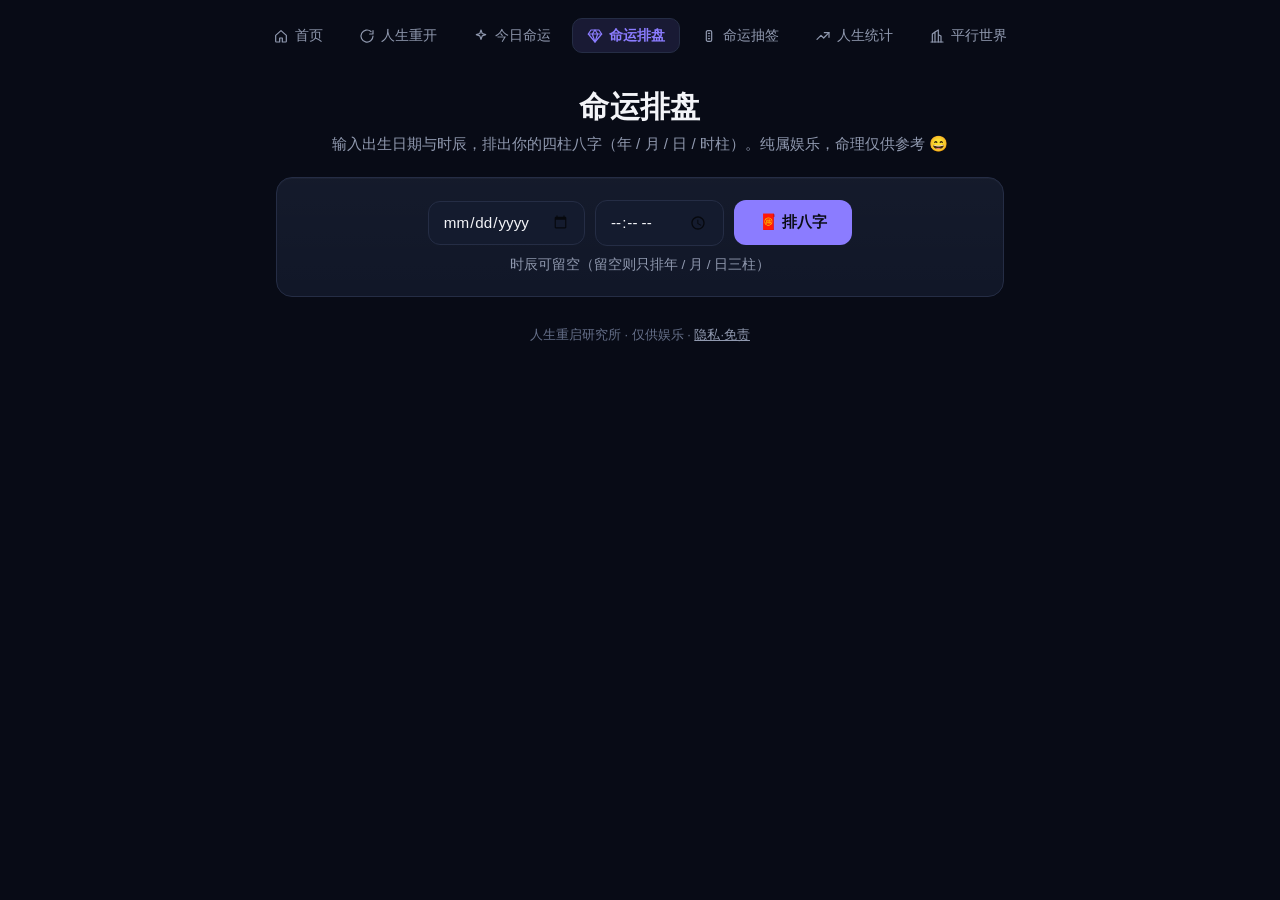
==== commit c470a300: "UI/UX 重构第一轮：统一设计系统(深夜蓝+靛紫+青蓝)、移除星空动画与彩虹渐变、统一卡片/按钮/输入框/徽章/进度、首页重构为人生重启研究所控制中心、模块页品牌统一、统一 Toast 替代 ale" ====
--- a/bazi.html
+++ b/bazi.html
@@ -3,7 +3,7 @@
 <head>
   <meta charset="UTF-8">
   <meta name="viewport" content="width=device-width, initial-scale=1.0">
-  <title>八字排盘</title>
+  <title>命运排盘 · 人生重启研究所</title>
   <meta name="description" content="输入出生日期与时辰，排出四柱八字、纳音五行、五行缺补与生肖冲合。玄学娱乐，开心就好。">
   <link rel="icon" type="image/svg+xml" href="favicon.svg">
   <link rel="stylesheet" href="css/style.css">
@@ -11,16 +11,16 @@
 <body>
   <nav class="nav">
     <a href="index.html"><svg viewBox="0 0 24 24" fill="none" stroke="currentColor" stroke-width="1.8" stroke-linecap="round" stroke-linejoin="round"><path d="M4 11l8-7 8 7v9a1 1 0 01-1 1h-5v-6h-4v6H5a1 1 0 01-1-1z"/></svg>首页</a>
-    <a href="life.html"><svg viewBox="0 0 24 24" fill="none" stroke="currentColor" stroke-width="1.8" stroke-linecap="round" stroke-linejoin="round"><path d="M21 12a9 9 0 11-3-6.7"/><polyline points="21 4 21 9 16 9"/></svg>重开人生</a>
-    <a href="fortune.html"><svg viewBox="0 0 24 24" fill="none" stroke="currentColor" stroke-width="1.8" stroke-linecap="round" stroke-linejoin="round"><path d="M12 3l1.8 5.2L19 10l-5.2 1.8L12 17l-1.8-5.2L5 10l5.2-1.8z"/></svg>今日运势</a>
-    <a href="bazi.html" class="active"><svg viewBox="0 0 24 24" fill="none" stroke="currentColor" stroke-width="1.8" stroke-linecap="round" stroke-linejoin="round"><path d="M6 3h12l4 6-10 12L2 9z"/><path d="M2 9h20M12 21L8 9l4-6 4 6-4 12"/></svg>八字排盘</a>
-    <a href="qian.html"><svg viewBox="0 0 24 24" fill="none" stroke="currentColor" stroke-width="1.8" stroke-linecap="round" stroke-linejoin="round"><rect x="8" y="4" width="8" height="16" rx="2"/><path d="M11 8h2M11 12h2M11 16h2"/></svg>抽签祈福</a>
-    <a href="progress.html"><svg viewBox="0 0 24 24" fill="none" stroke="currentColor" stroke-width="1.8" stroke-linecap="round" stroke-linejoin="round"><path d="M3 17l6-6 4 4 8-8"/><path d="M14 7h7v7"/></svg>人生进度条</a>
-    <a href="pixel-town.html"><svg viewBox="0 0 24 24" fill="none" stroke="currentColor" stroke-width="1.8" stroke-linecap="round" stroke-linejoin="round"><path d="M3 21h18"/><path d="M5 21V9l4-3v15M9 21V6l5-3v18M14 21V10l4 2v9"/></svg>像素小镇</a>
+    <a href="life.html"><svg viewBox="0 0 24 24" fill="none" stroke="currentColor" stroke-width="1.8" stroke-linecap="round" stroke-linejoin="round"><path d="M21 12a9 9 0 11-3-6.7"/><polyline points="21 4 21 9 16 9"/></svg>人生重开</a>
+    <a href="fortune.html"><svg viewBox="0 0 24 24" fill="none" stroke="currentColor" stroke-width="1.8" stroke-linecap="round" stroke-linejoin="round"><path d="M12 3l1.8 5.2L19 10l-5.2 1.8L12 17l-1.8-5.2L5 10l5.2-1.8z"/></svg>今日命运</a>
+    <a href="bazi.html" class="active"><svg viewBox="0 0 24 24" fill="none" stroke="currentColor" stroke-width="1.8" stroke-linecap="round" stroke-linejoin="round"><path d="M6 3h12l4 6-10 12L2 9z"/><path d="M2 9h20M12 21L8 9l4-6 4 6-4 12"/></svg>命运排盘</a>
+    <a href="qian.html"><svg viewBox="0 0 24 24" fill="none" stroke="currentColor" stroke-width="1.8" stroke-linecap="round" stroke-linejoin="round"><rect x="8" y="4" width="8" height="16" rx="2"/><path d="M11 8h2M11 12h2M11 16h2"/></svg>命运抽签</a>
+    <a href="progress.html"><svg viewBox="0 0 24 24" fill="none" stroke="currentColor" stroke-width="1.8" stroke-linecap="round" stroke-linejoin="round"><path d="M3 17l6-6 4 4 8-8"/><path d="M14 7h7v7"/></svg>人生统计</a>
+    <a href="pixel-town.html"><svg viewBox="0 0 24 24" fill="none" stroke="currentColor" stroke-width="1.8" stroke-linecap="round" stroke-linejoin="round"><path d="M3 21h18"/><path d="M5 21V9l4-3v15M9 21V6l5-3v18M14 21V10l4 2v9"/></svg>平行世界</a>
   </nav>
 
   <div class="container">
-    <h1 class="title">八字排盘</h1>
+    <h1 class="title">命运排盘</h1>
     <p class="subtitle">输入出生日期与时辰，排出你的四柱八字（年 / 月 / 日 / 时柱）。纯属娱乐，命理仅供参考 😄</p>
 
     <!-- 输入区 -->
@@ -53,7 +53,7 @@
       </div>
     </div>
 
-    <footer>八字排盘 · 命理玄学，开心就好 · <a href="privacy.html" style="color:var(--muted)">隐私·免责</a></footer>
+    <footer>人生重启研究所 · 仅供娱乐 · <a href="privacy.html" style="color:var(--muted)">隐私·免责</a></footer>
   </div>
 
   <script src="js/lunar.js"></script>
@@ -63,7 +63,7 @@
   // 排八字
   function paiPan() {
     const dval = document.getElementById('birthDate').value;
-    if (!dval) { alert('请先选择出生日期'); return; }
+    if (!dval) { showToast('请先选择出生日期'); return; }
     const parts = dval.split('-');
     const y = +parts[0], m = +parts[1], d = +parts[2];
     const tval = document.getElementById('birthTime').value;
@@ -171,13 +171,14 @@
       '—— 命理玄学，开心就好 😄'
     ];
     navigator.clipboard.writeText(lines.join('\n'))
-      .then(() => alert('✅ 八字结果已复制！'))
-      .catch(() => alert('复制失败，请手动复制：\n\n' + lines.join('\n')));
+      .then(() => showToast('✅ 八字结果已复制！'))
+      .catch(() => showToast('复制失败，请手动复制：\n\n' + lines.join('\n')));
   }
   </script>
   <script src="js/store.js"></script>
   <script src="js/sfx.js"></script>
   <script src="js/pwa.js"></script>
+  <script src="js/ui.js"></script>
   <script>
   // 记住出生日期/时辰 + 排盘音效（数据仅存本地）
   window.addEventListener('load', function () {
--- a/css/style.css
+++ b/css/style.css
@@ -1,31 +1,40 @@
 /* ==========================================================
-   整活小站 · Life Restart —— 深蓝主题 + 毛玻璃/微交互升级
-   全站平涂统一，点缀青/紫/暖橙，打破冷清
+   Life Restart · 人生重启研究所
+   设计系统（全站共用）—— Dark · Mystical · Modern · Retro UI
+   配色：深夜蓝底 + 靛紫(命运) + 少量青蓝(科技)
+   原则：克制 / 统一 / 耐看，不做夸张发光与彩虹渐变
    ========================================================== */
 
 :root {
-  color-scheme: dark;          /* 让原生控件(日期/时间/数字)变深色 */
-
-  --bg: #0d1a2b;
-  --surface: #152a3d;
-  --surface-2: #1d3350;
-  --border: #2a3f5d;
-  --text: #e6edf5;
-  --muted: #8ca0ba;
-
-  --accent: #5da8e5;
-  --accent-strong: #4a92d4;
-  --accent-soft: rgba(93,168,229,.14);
-
-  /* 点缀色 */
-  --cyan: #5eead4;
-  --purple: #a78bfa;
-  --warm: #f5a623;
-  --pink: #ec4899;
-
-  --good: #4ade80;
-  --bad: #f4716e;
-  --warn: #f5b041;
+  color-scheme: dark;
+
+  /* 表面 */
+  --bg: #080B16;
+  --surface: #111728;
+  --surface-hover: #171F34;
+  --surface-2: #141B2E;         /* 输入框 / 次级区域 */
+  --border: #252D45;
+
+  /* 文字 */
+  --text: #F3F4F8;
+  --muted: #9099AF;
+
+  /* 语义色 */
+  --primary: #8B7CFF;           /* 命运 / 神秘（紫） */
+  --secondary: #61D4FF;         /* 科技 / 系统（青蓝） */
+  --success: #6EE7B7;
+  --warning: #FBBF24;
+  --danger: #F87171;
+
+  /* 兼容旧变量（同义映射，避免破坏既有页面） */
+  --accent: var(--primary);
+  --accent-strong: #7A6BEF;
+  --accent-soft: rgba(139,124,255,.13);
+  --good: var(--success);
+  --bad: var(--danger);
+  --warn: var(--warning);
+  --cyan: var(--secondary);
+  --purple: #A99BFF;
 }
 
 * { margin: 0; padding: 0; box-sizing: border-box; }
@@ -33,258 +42,272 @@
 html { scroll-behavior: smooth; }
 
 body {
-  font-family: "Microsoft YaHei", "PingFang SC", "Segoe UI", sans-serif;
+  font-family: -apple-system, BlinkMacSystemFont, "Segoe UI", "Microsoft YaHei", sans-serif;
   background: var(--bg);
   color: var(--text);
   min-height: 100vh;
-  padding-bottom: 40px;
-  position: relative;
+  padding-bottom: 48px;
   overflow-x: hidden;
-}
-
-/* 微弱的星空粒子背景（全站氛围） */
-body::before {
-  content: "";
-  position: fixed; inset: 0; pointer-events: none; z-index: 0;
-  background-image:
-    radial-gradient(1px 1px at 20% 30%, rgba(255,255,255,.5), transparent),
-    radial-gradient(1px 1px at 70% 20%, rgba(255,255,255,.4), transparent),
-    radial-gradient(1.5px 1.5px at 40% 70%, rgba(94,234,212,.45), transparent),
-    radial-gradient(1px 1px at 85% 60%, rgba(255,255,255,.35), transparent),
-    radial-gradient(1.5px 1.5px at 10% 80%, rgba(167,139,250,.4), transparent),
-    radial-gradient(1px 1px at 55% 90%, rgba(255,255,255,.3), transparent),
-    radial-gradient(1px 1px at 90% 85%, rgba(94,234,212,.35), transparent);
-  animation: twinkle 5s ease-in-out infinite alternate;
-}
-@keyframes twinkle { from { opacity: .5; } to { opacity: .9; } }
-
-/* ---------- 顶部导航（SVG 图标） ---------- */
+  animation: pageIn .4s ease;
+}
+@keyframes pageIn { from { opacity: 0; } to { opacity: 1; } }
+
+/* 键盘聚焦可见（不删 outline） */
+:where(a, button, input, select, [tabindex]):focus-visible {
+  outline: 2px solid var(--secondary);
+  outline-offset: 2px;
+  border-radius: 6px;
+}
+
+/* ---------- 顶部导航 ---------- */
 .nav {
-  position: relative; z-index: 1;
   display: flex; justify-content: center; gap: 6px;
   padding: 18px 12px; flex-wrap: wrap;
 }
 .nav a {
   text-decoration: none; color: var(--muted);
-  display: inline-flex; align-items: center; gap: 5px;
-  padding: 7px 14px; border-radius: 999px; font-size: .9em;
-  transition: color .15s, background .15s, box-shadow .15s;
+  display: inline-flex; align-items: center; gap: 6px;
+  padding: 7px 14px; border-radius: 10px; font-size: .9em;
+  border: 1px solid transparent;
+  transition: color .15s, background .15s, border-color .15s;
 }
 .nav a svg { width: 16px; height: 16px; }
-.nav a:hover { color: var(--text); background: var(--surface-2); }
+.nav a:hover { color: var(--text); background: var(--surface-hover); }
 .nav a.active {
-  color: var(--accent); background: var(--accent-soft); font-weight: 600;
-  box-shadow: 0 0 0 1px rgba(93,168,229,.35), 0 0 14px rgba(93,168,229,.35);
+  color: var(--primary); background: var(--accent-soft);
+  border-color: var(--border); font-weight: 600;
 }
 
 /* ---------- 页面骨架 ---------- */
-.container { max-width: 760px; margin: 0 auto; padding: 0 16px; position: relative; z-index: 1; }
+.container { max-width: 760px; margin: 0 auto; padding: 0 16px; }
 .container.slim { max-width: 680px; }
 
 h1.title {
-  text-align: center; font-size: 2.1em; font-weight: 800;
-  margin: 14px 0 6px; color: var(--text); letter-spacing: .5px;
+  text-align: center; font-size: 1.9em; font-weight: 700;
+  margin: 16px 0 6px; color: var(--text); letter-spacing: .4px;
 }
 .subtitle { text-align: center; color: var(--muted); margin-bottom: 22px; font-size: .95em; }
 
-/* 渐变文字（青→紫），用于标题点缀 */
+/* 品牌渐变（紫→青，克制，仅标题点缀） */
 .title-grad {
-  background: linear-gradient(92deg, #5eead4, #6cb4f5 55%, #a78bfa);
+  background: linear-gradient(92deg, var(--primary), var(--secondary));
   -webkit-background-clip: text; background-clip: text;
   -webkit-text-fill-color: transparent;
 }
-/* 暖色渐变文字（橙→粉），用于点睛文案 */
-.warm-grad {
-  background: linear-gradient(92deg, #f5a623, #f778b6);
-  -webkit-background-clip: text; background-clip: text;
-  -webkit-text-fill-color: transparent;
-}
-
-/* ---------- 首页 hero + 模块卡片 ---------- */
-.hero { text-align: center; padding: 30px 0 8px; }
-.hero-emoji { font-size: 3.4em; display: block; margin-bottom: 4px; }
-.hero h1 { margin-top: 4px; }
-
-.mod-grid { display: grid; grid-template-columns: repeat(auto-fit, minmax(200px, 1fr)); gap: 14px; margin: 18px 0 8px; }
+.warm-grad { color: var(--secondary); background: none; -webkit-text-fill-color: var(--secondary); }
+
+/* ---------- 首页 hero + 档案 + 模块 ---------- */
+.hero { text-align: center; padding: 30px 0 6px; }
+.hero-emoji { font-size: 3.2em; display: block; margin-bottom: 4px; }
+.hero .eyebrow { font-size: .78em; letter-spacing: 3px; color: var(--secondary); text-transform: uppercase; margin-bottom: 8px; }
+.hero h1 { margin-top: 2px; }
+.hero .subtitle { margin: 8px 0 0; }
+
+.section-title {
+  display: flex; align-items: center; gap: 10px;
+  color: var(--muted); font-size: .9em; letter-spacing: 2px;
+  margin: 26px 4px 12px;
+}
+.section-title::before, .section-title::after { content: ""; flex: 1; height: 1px; background: var(--border); }
+
+.mod-grid { display: grid; grid-template-columns: repeat(auto-fit, minmax(190px, 1fr)); gap: 14px; margin: 6px 0 8px; }
 .mod-card {
   display: block; text-decoration: none;
-  background: var(--surface); border: 1px solid var(--border); border-radius: 16px;
+  background: var(--surface); border: 1px solid var(--border); border-radius: 18px;
   padding: 26px 16px; text-align: center; color: var(--text);
-  transition: transform .15s, border-color .15s, box-shadow .15s;
-  box-shadow: 0 10px 26px rgba(0,0,0,.3);
-}
-.mod-card:hover { transform: translateY(-4px); border-color: var(--accent); box-shadow: 0 14px 32px rgba(0,0,0,.4), 0 0 18px rgba(93,168,229,.2); }
-.mod-card .emoji { font-size: 2.4em; display: block; margin-bottom: 10px; }
-.mod-card h3 { font-size: 1.05em; font-weight: 600; margin-bottom: 6px; }
-.mod-card p { font-size: .85em; color: var(--muted); }
-
-/* ---------- 卡片（毛玻璃 / 悬浮感） ---------- */
+  box-shadow: 0 1px 0 rgba(255,255,255,.03) inset;
+  transition: transform .16s ease, border-color .16s ease, background .16s ease;
+}
+.mod-card:hover { transform: translateY(-3px); border-color: #3A4465; background: var(--surface-hover); }
+.mod-card .emoji { font-size: 2.2em; display: block; margin-bottom: 10px; }
+.mod-card h3 { font-size: 1.02em; font-weight: 600; margin-bottom: 6px; }
+.mod-card p { font-size: .84em; color: var(--muted); }
+
+/* ---------- 卡片 ---------- */
 .card {
-  background: linear-gradient(165deg, rgba(93,168,229,.07), rgba(255,255,255,.02) 45%), var(--surface);
+  background: linear-gradient(180deg, rgba(255,255,255,.015), rgba(255,255,255,0)), var(--surface);
   border: 1px solid var(--border);
-  border-radius: 14px;
-  padding: 20px;
+  border-radius: 16px;
+  padding: 22px;
   margin-bottom: 16px;
-  box-shadow: 0 10px 30px rgba(0,0,0,.35), inset 0 1px 0 rgba(255,255,255,.05);
-  backdrop-filter: blur(6px);
+  box-shadow: 0 1px 0 rgba(255,255,255,.03) inset;
 }
 .card h2 { font-size: 1.05em; font-weight: 600; margin-bottom: 12px; color: var(--text); }
 
-/* ---------- 按钮层级（主 / 次 / 中性） ---------- */
+/* ---------- 按钮（主 / 次，统一） ---------- */
 .btn-row { display: flex; gap: 10px; justify-content: center; flex-wrap: wrap; margin-top: 16px; }
 .btn {
   display: inline-block; border: 1px solid transparent; cursor: pointer;
   font-size: .95em; font-weight: 600; font-family: inherit;
-  padding: 11px 22px; border-radius: 999px;   /* 胶囊状 */
-  color: #0d1a2b; background: var(--accent);
-  box-shadow: 0 4px 14px rgba(93,168,229,.3);
-  transition: background .15s, transform .08s, box-shadow .15s;
-}
-.btn:hover { background: var(--accent-strong); box-shadow: 0 6px 18px rgba(93,168,229,.4); }
+  padding: 11px 24px; border-radius: 12px;
+  color: #0A0C16; background: var(--primary);
+  transition: background .15s, transform .06s, border-color .15s;
+}
+.btn:hover { background: var(--accent-strong); }
 .btn:active { transform: translateY(1px); }
-/* 次要：半透明边框 */
-.btn.ghost, .btn.gray {
-  color: var(--accent); background: transparent; border: 1px solid var(--accent);
-  box-shadow: none;
-}
-.btn.ghost:hover, .btn.gray:hover { background: var(--accent-soft); }
-.btn.gold { color: #0d1a2b; background: var(--accent); border-color: transparent; box-shadow: 0 4px 14px rgba(93,168,229,.3); }
+/* 次要：深色 surface + border */
+.btn.gray, .btn.ghost {
+  color: var(--text); background: var(--surface-2); border-color: var(--border);
+}
+.btn.gray:hover, .btn.ghost:hover { background: var(--surface-hover); }
+.btn.gold { color: #0A0C16; background: var(--primary); border-color: transparent; }
 .btn.gold:hover { background: var(--accent-strong); }
 
-/* ---------- 出生属性 ---------- */
+/* ---------- 出生属性 / 标签 / 时间线 ---------- */
 .attrs { display: grid; grid-template-columns: repeat(auto-fit, minmax(130px, 1fr)); gap: 12px; }
-.attr { text-align: center; padding: 16px 8px; background: var(--surface-2); border: 1px solid var(--border); border-radius: 12px; }
-.attr .emoji { font-size: 1.8em; display: block; margin-bottom: 6px; }
-.attr .name { color: var(--muted); font-size: .85em; margin-bottom: 4px; }
-.attr .val { font-size: 1.5em; font-weight: 700; color: var(--accent); }
-
-/* ---------- 天赋小标签 ---------- */
+.attr { text-align: center; padding: 16px 8px; background: var(--surface-2); border: 1px solid var(--border); border-radius: 14px; }
+.attr .emoji { font-size: 1.7em; display: block; margin-bottom: 6px; }
+.attr .name { color: var(--muted); font-size: .84em; margin-bottom: 4px; }
+.attr .val { font-size: 1.45em; font-weight: 700; color: var(--primary); }
+
 .chip {
   display: inline-block; margin: 4px 6px 0 0; padding: 5px 12px;
-  background: var(--accent-soft); border: 1px solid rgba(93,168,229,.35);
-  border-radius: 999px; font-size: .9em; color: var(--accent);
-}
-
-/* ---------- 人生时间线 ---------- */
+  background: var(--accent-soft); border: 1px solid #3A3F6A;
+  border-radius: 10px; font-size: .88em; color: var(--primary);
+}
+
 .log { list-style: none; max-height: 360px; overflow-y: auto; }
 .log li {
-  padding: 9px 12px; margin-bottom: 8px; font-size: .95em;
-  border-left: 3px solid var(--accent); background: var(--surface-2);
-  border-radius: 0 8px 8px 0;
-  animation: fadeIn .35s ease;
-}
-.log li.good { border-left-color: var(--good); }
-.log li.bad  { border-left-color: var(--bad); }
+  padding: 10px 12px; margin-bottom: 8px; font-size: .95em;
+  border-left: 3px solid var(--primary); background: var(--surface-2);
+  border-radius: 0 10px 10px 0;
+  animation: fadeIn .3s ease;
+}
+.log li.good { border-left-color: var(--success); }
+.log li.bad  { border-left-color: var(--danger); }
 @keyframes fadeIn { from { opacity: 0; transform: translateY(6px); } to { opacity: 1; transform: none; } }
 
-/* ---------- 评分徽章（纯色，平涂） ---------- */
-.badge { display: inline-block; padding: 6px 20px; border-radius: 999px; font-size: 1.25em; font-weight: 700; color: #0d1a2b; }
-.badge.S { background: var(--accent); }
-.badge.A { background: var(--good); }
-.badge.B { background: #5aa7e8; }
-.badge.C { background: var(--warn); }
-.badge.D { background: #8ca0ba; }
-
-/* ---------- 表单（深色控件适配） ---------- */
+/* ---------- 评分徽章 ---------- */
+.badge { display: inline-block; padding: 6px 20px; border-radius: 10px; font-size: 1.2em; font-weight: 700; color: #0A0C16; }
+.badge.S { background: var(--primary); }
+.badge.A { background: var(--success); }
+.badge.B { background: var(--secondary); }
+.badge.C { background: var(--warning); }
+.badge.D { background: #8A93A6; color: #0B0E18; }
+
+/* ---------- 表单 ---------- */
 input, select {
   background: var(--surface-2); border: 1px solid var(--border);
-  color: var(--text); padding: 10px 14px; border-radius: 10px;
+  color: var(--text); padding: 11px 14px; border-radius: 12px;
   font-size: .95em; font-family: inherit;
 }
-input:focus, select:focus { outline: none; border-color: var(--accent); box-shadow: 0 0 0 3px var(--accent-soft); }
+input::placeholder { color: var(--muted); }
+input:focus, select:focus { outline: none; border-color: var(--primary); box-shadow: 0 0 0 3px var(--accent-soft); }
 select option { background: var(--surface); }
-/* 让日期/时间选择器的图标变亮 */
 input[type="date"]::-webkit-calendar-picker-indicator,
 input[type="time"]::-webkit-calendar-picker-indicator { filter: invert(1); opacity: .7; }
 input[type="number"]::-webkit-inner-spin-button { filter: invert(1); opacity: .7; }
 .form-row { display: flex; gap: 10px; flex-wrap: wrap; justify-content: center; align-items: center; }
 
-/* ---------- 运势卡片（用亮蓝边框做区隔，保持统一） ---------- */
-.fortune-card { text-align: center; background: var(--surface); border: 1px solid rgba(93,168,229,.4); }
+/* ---------- 运势页 ---------- */
+.fortune-card { text-align: center; background: var(--surface); border: 1px solid var(--border); }
 .fortune-card h2 { margin-bottom: 4px; }
 .fortune-date { color: var(--muted); font-size: .9em; margin-bottom: 14px; }
 .frow { display: flex; align-items: center; gap: 10px; margin: 10px 0; text-align: left; }
 .fname { width: 64px; font-weight: 600; flex-shrink: 0; }
 .fbar { flex: 1; height: 14px; background: var(--surface-2); border-radius: 999px; overflow: hidden; }
-.ffill { height: 100%; border-radius: 999px; background: linear-gradient(90deg, #5eead4, #a78bfa); }
-.fscore { width: 34px; text-align: right; font-weight: 700; color: var(--accent); }
+.ffill { height: 100%; border-radius: 999px; background: linear-gradient(90deg, var(--primary), var(--secondary)); }
+.fscore { width: 34px; text-align: right; font-weight: 700; color: var(--primary); }
 .fcomment { flex-basis: 100%; font-size: .85em; color: var(--muted); margin-top: -4px; padding-left: 74px; }
 .lucky-list { text-align: left; margin-top: 14px; padding-top: 14px; border-top: 1px dashed var(--border); line-height: 1.9; }
-.prophecy { margin-top: 14px; font-size: 1.02em; color: var(--accent); background: var(--accent-soft); padding: 12px; border-radius: 10px; }
-
-/* ---------- 今日农历卡片 ---------- */
+.prophecy { margin-top: 14px; font-size: 1em; color: var(--secondary); background: var(--accent-soft); padding: 12px; border-radius: 12px; }
+
+/* ---------- 农历卡片 ---------- */
 .lunar-card { text-align: center; }
 .lunar-gongli { color: var(--muted); font-size: .9em; margin-bottom: 8px; }
-.lunar-big { font-size: 1.6em; font-weight: 700; color: var(--accent); margin-bottom: 8px; }
+.lunar-big { font-size: 1.55em; font-weight: 700; color: var(--primary); margin-bottom: 8px; }
 .lunar-tags { display: flex; gap: 8px; justify-content: center; flex-wrap: wrap; }
 
 /* ---------- 八字页 ---------- */
 .bazi-grid { display: grid; grid-template-columns: repeat(auto-fit, minmax(140px, 1fr)); gap: 12px; margin-top: 16px; }
-.bazi-cell { text-align: center; padding: 14px 8px; background: var(--surface-2); border: 1px solid var(--border); border-radius: 12px; }
-.bazi-cell .gz { font-size: 1.6em; font-weight: 700; color: var(--accent); }
-.bazi-cell .name { color: var(--muted); font-size: .85em; margin: 4px 0 2px; }
+.bazi-cell { text-align: center; padding: 14px 8px; background: var(--surface-2); border: 1px solid var(--border); border-radius: 14px; }
+.bazi-cell .gz { font-size: 1.55em; font-weight: 700; color: var(--primary); }
+.bazi-cell .name { color: var(--muted); font-size: .84em; margin: 4px 0 2px; }
 .bazi-cell .wx { font-size: .9em; color: var(--text); }
 .bazi-cell .ny { font-size: .8em; color: var(--muted); margin-top: 4px; }
 .wuxing-row { display: flex; gap: 8px; justify-content: center; flex-wrap: wrap; margin-top: 10px; }
-.wx-box { min-width: 52px; text-align: center; padding: 8px 10px; background: var(--surface-2); border: 1px solid var(--border); border-radius: 10px; }
-.wx-box b { display: block; font-size: 1.3em; color: var(--accent); }
+.wx-box { min-width: 52px; text-align: center; padding: 8px 10px; background: var(--surface-2); border: 1px solid var(--border); border-radius: 12px; }
+.wx-box b { display: block; font-size: 1.3em; color: var(--primary); }
 .wx-box span { font-size: .85em; color: var(--muted); }
 .bazi-note { color: var(--muted); font-size: .85em; text-align: center; margin-top: 10px; }
 .bazi-analysis { text-align: left; margin: 16px 0 0; padding-top: 14px; border-top: 1px dashed var(--border); line-height: 2; font-size: .95em; }
-.bazi-analysis b { color: var(--accent); }
+.bazi-analysis b { color: var(--primary); }
 .bazi-analysis strong { color: var(--text); }
 
 /* ---------- 抽签页 ---------- */
-.qian-level { font-size: 1.6em; font-weight: 700; margin: 6px 0; }
-.lv-great { color: #5ee08a; }
-.lv-good { color: #6cb4f5; }
-.lv-mid { color: #f5b041; }
-.lv-bad { color: #f4716e; }
-.qian-poem { font-size: 1.15em; line-height: 1.9; color: var(--text); margin: 12px 0; }
+.qian-level { font-size: 1.55em; font-weight: 700; margin: 6px 0; }
+.lv-great { color: var(--success); }
+.lv-good { color: var(--secondary); }
+.lv-mid { color: var(--warning); }
+.lv-bad { color: var(--danger); }
+.qian-poem { font-size: 1.1em; line-height: 1.9; color: var(--text); margin: 12px 0; }
 .qian-note { color: var(--muted); }
 
-/* ---------- 人生进度条页 ---------- */
-.progress-num {
-  font-size: 3em; font-weight: 800; color: var(--cyan);
-  margin: 6px 0 14px; letter-spacing: -1px;
-  text-shadow: 0 0 22px rgba(94,234,212,.55);   /* 微弱发光 */
-}
-.progress-track { height: 22px; background: var(--surface-2); border-radius: 999px; border: 1px solid var(--border); overflow: visible; margin: 0 10px 16px; position: relative; }
+/* ---------- 人生统计（进度条）页 ---------- */
+.progress-num { font-size: 2.9em; font-weight: 800; color: var(--secondary); margin: 6px 0 14px; letter-spacing: -1px; }
+.progress-track { height: 18px; background: var(--surface-2); border-radius: 999px; border: 1px solid var(--border); overflow: visible; margin: 0 10px 16px; position: relative; }
 .progress-fill {
   height: 100%; border-radius: 999px;
-  background: linear-gradient(90deg, #5eead4, #6cb4f5 55%, #a78bfa);  /* 青→紫 */
-  transition: width 1.1s cubic-bezier(.22,1,.36,1);
+  background: linear-gradient(90deg, var(--primary), var(--secondary));
+  transition: width 1s cubic-bezier(.22,1,.36,1);
   position: relative;
 }
 .progress-fill .dot {
-  position: absolute; right: -6px; top: 50%; transform: translateY(-50%);
-  width: 16px; height: 16px; border-radius: 50%;
-  background: #fff; box-shadow: 0 0 12px rgba(255,255,255,.9);
+  position: absolute; right: -5px; top: 50%; transform: translateY(-50%);
+  width: 14px; height: 14px; border-radius: 50%;
+  background: var(--secondary); box-shadow: 0 0 0 3px var(--bg);
 }
 .progress-tags { display: flex; gap: 10px; justify-content: center; flex-wrap: wrap; margin-top: 4px; }
-.tag { display: inline-flex; align-items: center; gap: 6px; padding: 6px 14px; border-radius: 999px; font-size: .9em; }
-.tag-past { background: rgba(94,234,212,.12); border: 1px solid rgba(94,234,212,.4); color: #5eead4; }
-.tag-future { background: rgba(167,139,250,.12); border: 1px solid rgba(167,139,250,.4); color: #c4b5fd; }
-.progress-say { font-size: 1.35em; font-weight: 700; margin-top: 18px; min-height: 2em; }
-.progress-say .cursor { display: inline-block; width: 2px; height: 1em; background: var(--accent); vertical-align: -2px; margin-left: 2px; animation: blink .8s steps(1) infinite; }
+.tag { display: inline-flex; align-items: center; gap: 6px; padding: 6px 14px; border-radius: 10px; font-size: .88em; }
+.tag-past { background: rgba(97,212,255,.1); border: 1px solid rgba(97,212,255,.35); color: var(--secondary); }
+.tag-future { background: var(--accent-soft); border: 1px solid #3A3F6A; color: #C3B8FF; }
+.progress-say { font-size: 1.3em; font-weight: 700; margin-top: 18px; min-height: 2em; }
+.progress-say .cursor { display: inline-block; width: 2px; height: 1em; background: var(--primary); vertical-align: -2px; margin-left: 2px; animation: blink .8s steps(1) infinite; }
 @keyframes blink { 50% { opacity: 0; } }
 
 /* ---------- 像素小镇 ---------- */
-canvas { display: block; margin: 0 auto; border-radius: 10px; border: 1px solid var(--border); background: #0d2440; }
+canvas { display: block; margin: 0 auto; border-radius: 12px; border: 1px solid var(--border); background: #0D1426; }
 .seed-box { text-align: center; margin: 12px 0; }
 .seed-box input { width: 130px; text-align: center; }
 
+/* ---------- Toast ---------- */
+.toast {
+  position: fixed; left: 50%; bottom: 32px; z-index: 100;
+  transform: translateX(-50%) translateY(16px);
+  background: var(--surface); border: 1px solid var(--border); color: var(--text);
+  padding: 12px 20px; border-radius: 12px; font-size: .95em;
+  box-shadow: 0 12px 32px rgba(0,0,0,.5);
+  opacity: 0; pointer-events: none;
+  transition: opacity .25s ease, transform .25s ease;
+}
+.toast.show { opacity: 1; transform: translateX(-50%) translateY(0); }
+
 /* ---------- 其他 ---------- */
 .muted { color: var(--muted); font-size: .85em; }
-footer { text-align: center; color: #5f7089; font-size: .8em; margin-top: 30px; position: relative; z-index: 1; }
-
-/* ---------- 移动端：让表单/按钮垂直排列，不拥挤 ---------- */
+footer { text-align: center; color: #66708A; font-size: .8em; margin-top: 30px; }
+footer a { color: var(--muted); }
+
+/* ---------- 响应式 ---------- */
 @media (max-width: 520px) {
-  h1.title { font-size: 1.7em; }
+  h1.title { font-size: 1.6em; }
   .nav { gap: 4px; }
-  .nav a { padding: 7px 10px; font-size: .85em; }
+  .nav a { padding: 7px 10px; font-size: .84em; }
   .btn, .btn-row .btn { width: 100%; }
   .form-row { flex-direction: column; align-items: stretch; }
   .form-row input, .form-row select { width: 100%; }
+  .mod-grid { grid-template-columns: 1fr; }
   .progress-tags { flex-direction: column; align-items: center; }
 }
+@media (min-width: 521px) and (max-width: 640px) {
+  .mod-grid { grid-template-columns: repeat(2, 1fr); }
+}
+
+/* 尊重系统"减少动态"偏好 */
+@media (prefers-reduced-motion: reduce) {
+  *, *::before, *::after {
+    animation-duration: .01ms !important;
+    animation-iteration-count: 1 !important;
+    transition-duration: .01ms !important;
+    scroll-behavior: auto !important;
+  }
+}
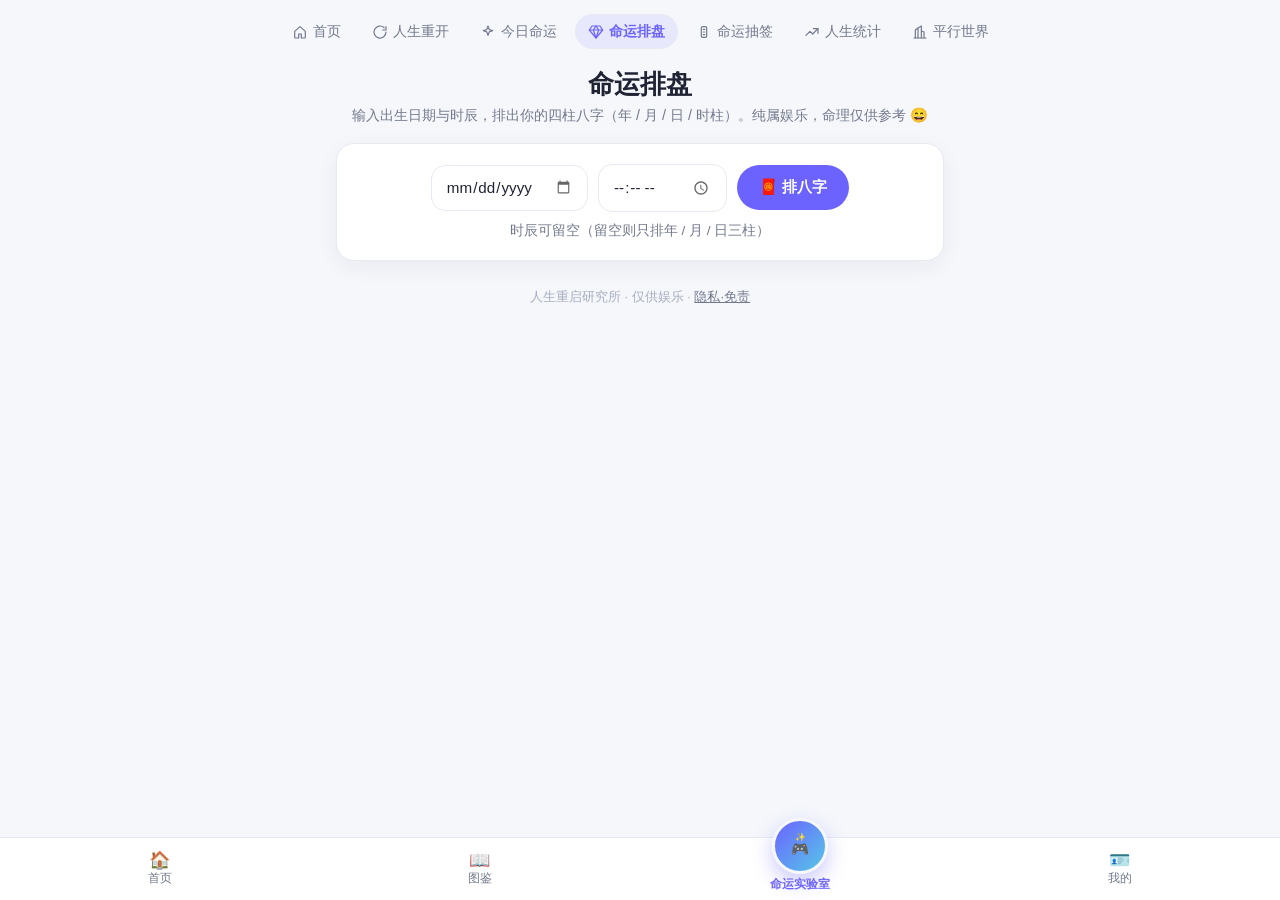
==== commit 5c96d6f8: "移动App化重构：默认浅色主题(白底/柔紫/青蓝)+深色模式切换；4-Tab底栏(命运实验室中间突出按钮+弹层)；新增图鉴(签文/成就/生肖33项)与我的页(统计+音效/主题设置)；游戏化文案；各玩法" ====
--- a/bazi.html
+++ b/bazi.html
@@ -72,6 +72,10 @@
     const detail = window.lunar.baziDetail(y, m, d, hour);
     const p = detail.pillars;
     lastBazi = { y, m, d, hour, detail };
+
+    // 生肖图鉴：记录排盘的生肖（仅存本地）
+    const tz = Store.get('tujian_zodiac', []);
+    if (tz.indexOf(p.zodiac) < 0) { tz.push(p.zodiac); Store.set('tujian_zodiac', tz); }
 
     // 农历生日 + 星期
     const lun = window.lunar.lunarDate(y, m, d);
@@ -190,5 +194,12 @@
     var btn = document.querySelector('.form-row .btn'); if (btn) btn.addEventListener('click', function () { playSfx('good'); });
   });
   </script>
+  <!-- 底部 Tab -->
+  <nav class="tabbar">
+    <a href="index.html"><span class="ic">🏠</span><span>首页</span></a>
+    <a href="index.html#tujian"><span class="ic">📖</span><span>图鉴</span></a>
+    <a class="tab-center" href="index.html#lab"><span class="cta"><span class="star">✨</span>🎮</span><span class="lbl">命运实验室</span></a>
+    <a href="index.html#me"><span class="ic">🪪</span><span>我的</span></a>
+  </nav>
 </body>
 </html>
--- a/css/style.css
+++ b/css/style.css
@@ -1,40 +1,40 @@
 /* ==========================================================
-   Life Restart · 人生重启研究所
-   设计系统（全站共用）—— Dark · Mystical · Modern · Retro UI
-   配色：深夜蓝底 + 靛紫(命运) + 少量青蓝(科技)
-   原则：克制 / 统一 / 耐看，不做夸张发光与彩虹渐变
+   Life Restart · 人生重启研究所 —— 移动 App UI（浅色主题默认）
+   配色：白底 + 柔和紫 + 一点青蓝
+   白底 #F5F7FB · 卡片 #FFFFFF · 主文字 #202333 · 次文字 #73798C
+   主色 #6C63FF · 辅助 #55C7E8 · 成功 #5BC98A
    ========================================================== */
 
 :root {
-  color-scheme: dark;
+  color-scheme: light;
 
   /* 表面 */
-  --bg: #080B16;
-  --surface: #111728;
-  --surface-hover: #171F34;
-  --surface-2: #141B2E;         /* 输入框 / 次级区域 */
-  --border: #252D45;
+  --bg: #F5F7FB;
+  --surface: #FFFFFF;
+  --surface-2: #F0F2F7;
+  --surface-hover: #F7F8FC;
+  --border: #E7EAF2;
 
   /* 文字 */
-  --text: #F3F4F8;
-  --muted: #9099AF;
+  --text: #202333;
+  --muted: #73798C;
 
   /* 语义色 */
-  --primary: #8B7CFF;           /* 命运 / 神秘（紫） */
-  --secondary: #61D4FF;         /* 科技 / 系统（青蓝） */
-  --success: #6EE7B7;
-  --warning: #FBBF24;
-  --danger: #F87171;
+  --primary: #6C63FF;         /* 主紫 */
+  --secondary: #55C7E8;       /* 青蓝 */
+  --success: #5BC98A;
+  --warning: #F5A623;
+  --danger: #F26D6D;
 
   /* 兼容旧变量（同义映射，避免破坏既有页面） */
   --accent: var(--primary);
-  --accent-strong: #7A6BEF;
-  --accent-soft: rgba(139,124,255,.13);
+  --accent-strong: #5A51F0;
+  --accent-soft: rgba(108,99,255,.10);
   --good: var(--success);
   --bad: var(--danger);
   --warn: var(--warning);
   --cyan: var(--secondary);
-  --purple: #A99BFF;
+  --purple: var(--primary);
 }
 
 * { margin: 0; padding: 0; box-sizing: border-box; }
@@ -46,162 +46,166 @@
   background: var(--bg);
   color: var(--text);
   min-height: 100vh;
-  padding-bottom: 48px;
+  padding-bottom: 76px;              /* 给底部 Tab 栏留位 */
   overflow-x: hidden;
-  animation: pageIn .4s ease;
+  animation: pageIn .35s ease;
 }
 @keyframes pageIn { from { opacity: 0; } to { opacity: 1; } }
 
-/* 键盘聚焦可见（不删 outline） */
 :where(a, button, input, select, [tabindex]):focus-visible {
-  outline: 2px solid var(--secondary);
-  outline-offset: 2px;
-  border-radius: 6px;
-}
-
-/* ---------- 顶部导航 ---------- */
+  outline: 2px solid var(--secondary); outline-offset: 2px; border-radius: 6px;
+}
+
+/* ---------- App 壳 ---------- */
+.app { max-width: 480px; margin: 0 auto; padding: 0 18px; }
+.app.wide { max-width: 640px; }
+.hidden { display: none !important; }
+
+/* ---------- 顶部导航（模块页仍保留） ---------- */
 .nav {
-  display: flex; justify-content: center; gap: 6px;
-  padding: 18px 12px; flex-wrap: wrap;
+  display: flex; justify-content: center; gap: 5px;
+  padding: 14px 0 4px; flex-wrap: wrap;
 }
 .nav a {
   text-decoration: none; color: var(--muted);
-  display: inline-flex; align-items: center; gap: 6px;
-  padding: 7px 14px; border-radius: 10px; font-size: .9em;
+  display: inline-flex; align-items: center; gap: 5px;
+  padding: 7px 12px; border-radius: 20px; font-size: .88em;
   border: 1px solid transparent;
   transition: color .15s, background .15s, border-color .15s;
 }
 .nav a svg { width: 16px; height: 16px; }
 .nav a:hover { color: var(--text); background: var(--surface-hover); }
-.nav a.active {
-  color: var(--primary); background: var(--accent-soft);
-  border-color: var(--border); font-weight: 600;
-}
-
-/* ---------- 页面骨架 ---------- */
-.container { max-width: 760px; margin: 0 auto; padding: 0 16px; }
-.container.slim { max-width: 680px; }
-
-h1.title {
-  text-align: center; font-size: 1.9em; font-weight: 700;
-  margin: 16px 0 6px; color: var(--text); letter-spacing: .4px;
-}
-.subtitle { text-align: center; color: var(--muted); margin-bottom: 22px; font-size: .95em; }
-
-/* 品牌渐变（紫→青，克制，仅标题点缀） */
-.title-grad {
-  background: linear-gradient(92deg, var(--primary), var(--secondary));
-  -webkit-background-clip: text; background-clip: text;
-  -webkit-text-fill-color: transparent;
-}
-.warm-grad { color: var(--secondary); background: none; -webkit-text-fill-color: var(--secondary); }
-
-/* ---------- 首页 hero + 档案 + 模块 ---------- */
-.hero { text-align: center; padding: 30px 0 6px; }
-.hero-emoji { font-size: 3.2em; display: block; margin-bottom: 4px; }
-.hero .eyebrow { font-size: .78em; letter-spacing: 3px; color: var(--secondary); text-transform: uppercase; margin-bottom: 8px; }
-.hero h1 { margin-top: 2px; }
-.hero .subtitle { margin: 8px 0 0; }
-
-.section-title {
-  display: flex; align-items: center; gap: 10px;
-  color: var(--muted); font-size: .9em; letter-spacing: 2px;
-  margin: 26px 4px 12px;
-}
+.nav a.active { color: var(--primary); background: var(--accent-soft); border-color: var(--border); font-weight: 600; }
+
+/* ---------- 首页：问候头 ---------- */
+.greet { display: flex; align-items: center; gap: 14px; padding: 18px 0 14px; }
+.greet .avatar {
+  width: 52px; height: 52px; border-radius: 50%; flex-shrink: 0;
+  background: linear-gradient(135deg, var(--primary), var(--secondary));
+  display: flex; align-items: center; justify-content: center;
+  color: #fff; font-size: 1.5em; font-weight: 800;
+}
+.greet .txt h1 { font-size: 1.25em; font-weight: 700; margin-bottom: 2px; }
+.greet .txt p { color: var(--muted); font-size: .9em; }
+
+/* ---------- 卡片（白底） ---------- */
+.card {
+  background: var(--surface);
+  border: 1px solid var(--border);
+  border-radius: 18px;
+  padding: 20px;
+  margin-bottom: 14px;
+  box-shadow: 0 6px 22px rgba(32,35,51,.06);
+}
+.card h2 { font-size: 1.05em; font-weight: 700; margin-bottom: 14px; color: var(--text); }
+.card .card-desc { color: var(--muted); font-size: .92em; }
+
+/* 档案 / 今日命运 内容 */
+.pmetrics { display: grid; grid-template-columns: repeat(auto-fit, minmax(96px, 1fr)); gap: 10px; margin-top: 6px; }
+.pm { background: var(--surface-2); border: 1px solid var(--border); border-radius: 14px; padding: 14px 10px; text-align: center; }
+.pm .k { font-size: .8em; color: var(--muted); margin-bottom: 4px; }
+.pm .v { font-size: 1.25em; font-weight: 700; color: var(--primary); }
+
+.progress-track { height: 12px; background: var(--surface-2); border-radius: 999px; border: 1px solid var(--border); overflow: visible; margin: 12px 0; position: relative; }
+.progress-fill { height: 100%; border-radius: 999px; background: linear-gradient(90deg, var(--primary), var(--secondary)); transition: width 1s cubic-bezier(.22,1,.36,1); position: relative; }
+.progress-fill .dot { position: absolute; right: -4px; top: 50%; transform: translateY(-50%); width: 12px; height: 12px; border-radius: 50%; background: #fff; box-shadow: 0 0 0 3px var(--bg); }
+.progress-num { font-size: 2.2em; font-weight: 800; color: var(--primary); margin: 4px 0; letter-spacing: -1px; }
+
+/* 今日命运 数据行 */
+.luck-row { display: flex; gap: 10px; }
+.luck-row .pm { flex: 1; }
+
+/* 底部 Tab 栏 */
+.tabbar {
+  position: fixed; left: 0; right: 0; bottom: 0; z-index: 50;
+  display: flex; justify-content: space-around; align-items: center;
+  background: rgba(255,255,255,.92); backdrop-filter: blur(8px);
+  border-top: 1px solid var(--border);
+  padding: 8px 0 calc(8px + env(safe-area-inset-bottom));
+}
+.tabbar a {
+  text-decoration: none; color: var(--muted);
+  display: flex; flex-direction: column; align-items: center; gap: 2px;
+  font-size: .72em; min-width: 72px;
+}
+.tabbar a .ic { font-size: 1.5em; line-height: 1; }
+.tabbar a.active { color: var(--primary); font-weight: 600; }
+
+/* 模块输入行（首页/其他页共用） */
+.form-row { display: flex; gap: 10px; flex-wrap: wrap; justify-content: center; align-items: center; }
+
+/* ---------- 模块网格（命运实验室） ---------- */
+.section-title { display: flex; align-items: center; gap: 8px; color: var(--muted); font-size: .88em; letter-spacing: 1px; margin: 22px 0 12px; }
 .section-title::before, .section-title::after { content: ""; flex: 1; height: 1px; background: var(--border); }
 
-.mod-grid { display: grid; grid-template-columns: repeat(auto-fit, minmax(190px, 1fr)); gap: 14px; margin: 6px 0 8px; }
+.mod-grid { display: grid; grid-template-columns: repeat(2, 1fr); gap: 12px; margin: 6px 0 8px; }
 .mod-card {
-  display: block; text-decoration: none;
+  display: flex; flex-direction: column; align-items: center; gap: 8px;
+  text-decoration: none;
   background: var(--surface); border: 1px solid var(--border); border-radius: 18px;
-  padding: 26px 16px; text-align: center; color: var(--text);
-  box-shadow: 0 1px 0 rgba(255,255,255,.03) inset;
-  transition: transform .16s ease, border-color .16s ease, background .16s ease;
-}
-.mod-card:hover { transform: translateY(-3px); border-color: #3A4465; background: var(--surface-hover); }
-.mod-card .emoji { font-size: 2.2em; display: block; margin-bottom: 10px; }
-.mod-card h3 { font-size: 1.02em; font-weight: 600; margin-bottom: 6px; }
-.mod-card p { font-size: .84em; color: var(--muted); }
-
-/* ---------- 卡片 ---------- */
-.card {
-  background: linear-gradient(180deg, rgba(255,255,255,.015), rgba(255,255,255,0)), var(--surface);
-  border: 1px solid var(--border);
-  border-radius: 16px;
-  padding: 22px;
-  margin-bottom: 16px;
-  box-shadow: 0 1px 0 rgba(255,255,255,.03) inset;
-}
-.card h2 { font-size: 1.05em; font-weight: 600; margin-bottom: 12px; color: var(--text); }
-
-/* ---------- 按钮（主 / 次，统一） ---------- */
+  padding: 20px 12px; text-align: center; color: var(--text);
+  box-shadow: 0 4px 14px rgba(32,35,51,.04);
+  transition: transform .16s ease, border-color .16s ease;
+}
+.mod-card:hover { transform: translateY(-3px); border-color: var(--primary); }
+.mod-card .emoji { font-size: 2em; }
+.mod-card h3 { font-size: .98em; font-weight: 600; }
+.mod-card p { font-size: .78em; color: var(--muted); }
+
+/* ---------- 按钮 ---------- */
 .btn-row { display: flex; gap: 10px; justify-content: center; flex-wrap: wrap; margin-top: 16px; }
 .btn {
-  display: inline-block; border: 1px solid transparent; cursor: pointer;
+  display: inline-block; border: none; cursor: pointer;
   font-size: .95em; font-weight: 600; font-family: inherit;
-  padding: 11px 24px; border-radius: 12px;
-  color: #0A0C16; background: var(--primary);
-  transition: background .15s, transform .06s, border-color .15s;
-}
-.btn:hover { background: var(--accent-strong); }
+  padding: 12px 22px; border-radius: 999px;
+  color: #fff; background: var(--primary);
+  transition: background .15s, transform .06s, box-shadow .15s;
+}
+.btn:hover { background: var(--accent-strong); box-shadow: 0 8px 20px rgba(108,99,255,.28); }
 .btn:active { transform: translateY(1px); }
-/* 次要：深色 surface + border */
-.btn.gray, .btn.ghost {
-  color: var(--text); background: var(--surface-2); border-color: var(--border);
-}
+.btn.gray, .btn.ghost { color: var(--primary); background: var(--surface); border: 1px solid var(--border); }
 .btn.gray:hover, .btn.ghost:hover { background: var(--surface-hover); }
-.btn.gold { color: #0A0C16; background: var(--primary); border-color: transparent; }
+.btn.gold { color: #fff; background: var(--primary); border: none; }
 .btn.gold:hover { background: var(--accent-strong); }
 
-/* ---------- 出生属性 / 标签 / 时间线 ---------- */
-.attrs { display: grid; grid-template-columns: repeat(auto-fit, minmax(130px, 1fr)); gap: 12px; }
-.attr { text-align: center; padding: 16px 8px; background: var(--surface-2); border: 1px solid var(--border); border-radius: 14px; }
-.attr .emoji { font-size: 1.7em; display: block; margin-bottom: 6px; }
-.attr .name { color: var(--muted); font-size: .84em; margin-bottom: 4px; }
-.attr .val { font-size: 1.45em; font-weight: 700; color: var(--primary); }
-
-.chip {
-  display: inline-block; margin: 4px 6px 0 0; padding: 5px 12px;
-  background: var(--accent-soft); border: 1px solid #3A3F6A;
-  border-radius: 10px; font-size: .88em; color: var(--primary);
-}
-
-.log { list-style: none; max-height: 360px; overflow-y: auto; }
-.log li {
-  padding: 10px 12px; margin-bottom: 8px; font-size: .95em;
-  border-left: 3px solid var(--primary); background: var(--surface-2);
-  border-radius: 0 10px 10px 0;
-  animation: fadeIn .3s ease;
-}
-.log li.good { border-left-color: var(--success); }
-.log li.bad  { border-left-color: var(--danger); }
-@keyframes fadeIn { from { opacity: 0; transform: translateY(6px); } to { opacity: 1; transform: none; } }
-
-/* ---------- 评分徽章 ---------- */
-.badge { display: inline-block; padding: 6px 20px; border-radius: 10px; font-size: 1.2em; font-weight: 700; color: #0A0C16; }
+/* ---------- 表单 ---------- */
+input, select {
+  background: var(--surface); border: 1px solid var(--border);
+  color: var(--text); padding: 12px 14px; border-radius: 14px;
+  font-size: .95em; font-family: inherit;
+}
+input::placeholder { color: var(--muted); }
+input:focus, select:focus { outline: none; border-color: var(--primary); box-shadow: 0 0 0 3px var(--accent-soft); }
+select option { background: var(--surface); }
+input[type="date"]::-webkit-calendar-picker-indicator,
+input[type="time"]::-webkit-calendar-picker-indicator { opacity: .6; }
+input[type="number"]::-webkit-inner-spin-button { opacity: .6; }
+
+/* ---------- 徽章 / 标签 / 时间线 ---------- */
+.badge { display: inline-block; padding: 5px 16px; border-radius: 10px; font-size: 1.1em; font-weight: 700; color: #fff; }
 .badge.S { background: var(--primary); }
 .badge.A { background: var(--success); }
 .badge.B { background: var(--secondary); }
 .badge.C { background: var(--warning); }
-.badge.D { background: #8A93A6; color: #0B0E18; }
-
-/* ---------- 表单 ---------- */
-input, select {
-  background: var(--surface-2); border: 1px solid var(--border);
-  color: var(--text); padding: 11px 14px; border-radius: 12px;
-  font-size: .95em; font-family: inherit;
-}
-input::placeholder { color: var(--muted); }
-input:focus, select:focus { outline: none; border-color: var(--primary); box-shadow: 0 0 0 3px var(--accent-soft); }
-select option { background: var(--surface); }
-input[type="date"]::-webkit-calendar-picker-indicator,
-input[type="time"]::-webkit-calendar-picker-indicator { filter: invert(1); opacity: .7; }
-input[type="number"]::-webkit-inner-spin-button { filter: invert(1); opacity: .7; }
-.form-row { display: flex; gap: 10px; flex-wrap: wrap; justify-content: center; align-items: center; }
+.badge.D { background: #A8AEC0; }
+
+.chip { display: inline-block; margin: 4px 6px 0 0; padding: 5px 12px; background: var(--accent-soft); border: 1px solid #DCD8FF; border-radius: 10px; font-size: .88em; color: var(--primary); }
+
+.log { list-style: none; max-height: 340px; overflow-y: auto; }
+.log li { padding: 10px 12px; margin-bottom: 8px; font-size: .95em; border-left: 3px solid var(--primary); background: var(--surface-2); border-radius: 0 12px 12px 0; animation: fadeIn .3s ease; }
+.log li.good { border-left-color: var(--success); }
+.log li.bad { border-left-color: var(--danger); }
+@keyframes fadeIn { from { opacity: 0; transform: translateY(6px); } to { opacity: 1; transform: none; } }
+
+/* 出生属性 */
+.attrs { display: grid; grid-template-columns: repeat(auto-fit, minmax(110px, 1fr)); gap: 12px; margin-top: 14px; }
+.attr { text-align: center; padding: 14px 8px; background: var(--surface-2); border: 1px solid var(--border); border-radius: 14px; }
+.attr .emoji { font-size: 1.6em; display: block; margin-bottom: 6px; }
+.attr .name { color: var(--muted); font-size: .82em; margin-bottom: 4px; }
+.attr .val { font-size: 1.35em; font-weight: 700; color: var(--primary); }
 
 /* ---------- 运势页 ---------- */
 .fortune-card { text-align: center; background: var(--surface); border: 1px solid var(--border); }
-.fortune-card h2 { margin-bottom: 4px; }
 .fortune-date { color: var(--muted); font-size: .9em; margin-bottom: 14px; }
 .frow { display: flex; align-items: center; gap: 10px; margin: 10px 0; text-align: left; }
 .fname { width: 64px; font-weight: 600; flex-shrink: 0; }
@@ -210,19 +214,19 @@
 .fscore { width: 34px; text-align: right; font-weight: 700; color: var(--primary); }
 .fcomment { flex-basis: 100%; font-size: .85em; color: var(--muted); margin-top: -4px; padding-left: 74px; }
 .lucky-list { text-align: left; margin-top: 14px; padding-top: 14px; border-top: 1px dashed var(--border); line-height: 1.9; }
-.prophecy { margin-top: 14px; font-size: 1em; color: var(--secondary); background: var(--accent-soft); padding: 12px; border-radius: 12px; }
+.prophecy { margin-top: 14px; font-size: 1em; color: var(--primary); background: var(--accent-soft); padding: 12px; border-radius: 12px; }
 
 /* ---------- 农历卡片 ---------- */
 .lunar-card { text-align: center; }
 .lunar-gongli { color: var(--muted); font-size: .9em; margin-bottom: 8px; }
-.lunar-big { font-size: 1.55em; font-weight: 700; color: var(--primary); margin-bottom: 8px; }
+.lunar-big { font-size: 1.5em; font-weight: 700; color: var(--primary); margin-bottom: 8px; }
 .lunar-tags { display: flex; gap: 8px; justify-content: center; flex-wrap: wrap; }
 
 /* ---------- 八字页 ---------- */
-.bazi-grid { display: grid; grid-template-columns: repeat(auto-fit, minmax(140px, 1fr)); gap: 12px; margin-top: 16px; }
+.bazi-grid { display: grid; grid-template-columns: repeat(auto-fit, minmax(130px, 1fr)); gap: 12px; margin-top: 16px; }
 .bazi-cell { text-align: center; padding: 14px 8px; background: var(--surface-2); border: 1px solid var(--border); border-radius: 14px; }
-.bazi-cell .gz { font-size: 1.55em; font-weight: 700; color: var(--primary); }
-.bazi-cell .name { color: var(--muted); font-size: .84em; margin: 4px 0 2px; }
+.bazi-cell .gz { font-size: 1.5em; font-weight: 700; color: var(--primary); }
+.bazi-cell .name { color: var(--muted); font-size: .82em; margin: 4px 0 2px; }
 .bazi-cell .wx { font-size: .9em; color: var(--text); }
 .bazi-cell .ny { font-size: .8em; color: var(--muted); margin-top: 4px; }
 .wuxing-row { display: flex; gap: 8px; justify-content: center; flex-wrap: wrap; margin-top: 10px; }
@@ -235,7 +239,7 @@
 .bazi-analysis strong { color: var(--text); }
 
 /* ---------- 抽签页 ---------- */
-.qian-level { font-size: 1.55em; font-weight: 700; margin: 6px 0; }
+.qian-level { font-size: 1.5em; font-weight: 700; margin: 6px 0; }
 .lv-great { color: var(--success); }
 .lv-good { color: var(--secondary); }
 .lv-mid { color: var(--warning); }
@@ -243,40 +247,27 @@
 .qian-poem { font-size: 1.1em; line-height: 1.9; color: var(--text); margin: 12px 0; }
 .qian-note { color: var(--muted); }
 
-/* ---------- 人生统计（进度条）页 ---------- */
-.progress-num { font-size: 2.9em; font-weight: 800; color: var(--secondary); margin: 6px 0 14px; letter-spacing: -1px; }
-.progress-track { height: 18px; background: var(--surface-2); border-radius: 999px; border: 1px solid var(--border); overflow: visible; margin: 0 10px 16px; position: relative; }
-.progress-fill {
-  height: 100%; border-radius: 999px;
-  background: linear-gradient(90deg, var(--primary), var(--secondary));
-  transition: width 1s cubic-bezier(.22,1,.36,1);
-  position: relative;
-}
-.progress-fill .dot {
-  position: absolute; right: -5px; top: 50%; transform: translateY(-50%);
-  width: 14px; height: 14px; border-radius: 50%;
-  background: var(--secondary); box-shadow: 0 0 0 3px var(--bg);
-}
+/* ---------- 人生统计页 ---------- */
 .progress-tags { display: flex; gap: 10px; justify-content: center; flex-wrap: wrap; margin-top: 4px; }
 .tag { display: inline-flex; align-items: center; gap: 6px; padding: 6px 14px; border-radius: 10px; font-size: .88em; }
-.tag-past { background: rgba(97,212,255,.1); border: 1px solid rgba(97,212,255,.35); color: var(--secondary); }
-.tag-future { background: var(--accent-soft); border: 1px solid #3A3F6A; color: #C3B8FF; }
-.progress-say { font-size: 1.3em; font-weight: 700; margin-top: 18px; min-height: 2em; }
+.tag-past { background: rgba(85,199,232,.12); border: 1px solid rgba(85,199,232,.4); color: #3BA8CC; }
+.tag-future { background: var(--accent-soft); border: 1px solid #DCD8FF; color: var(--primary); }
+.progress-say { font-size: 1.25em; font-weight: 700; margin-top: 16px; min-height: 2em; }
 .progress-say .cursor { display: inline-block; width: 2px; height: 1em; background: var(--primary); vertical-align: -2px; margin-left: 2px; animation: blink .8s steps(1) infinite; }
 @keyframes blink { 50% { opacity: 0; } }
 
 /* ---------- 像素小镇 ---------- */
-canvas { display: block; margin: 0 auto; border-radius: 12px; border: 1px solid var(--border); background: #0D1426; }
+canvas { display: block; margin: 0 auto; border-radius: 14px; border: 1px solid var(--border); background: #0D1426; }
 .seed-box { text-align: center; margin: 12px 0; }
-.seed-box input { width: 130px; text-align: center; }
+.seed-box input { width: 120px; text-align: center; }
 
 /* ---------- Toast ---------- */
 .toast {
-  position: fixed; left: 50%; bottom: 32px; z-index: 100;
+  position: fixed; left: 50%; bottom: 96px; z-index: 100;
   transform: translateX(-50%) translateY(16px);
-  background: var(--surface); border: 1px solid var(--border); color: var(--text);
-  padding: 12px 20px; border-radius: 12px; font-size: .95em;
-  box-shadow: 0 12px 32px rgba(0,0,0,.5);
+  background: var(--text); color: #fff;
+  padding: 12px 20px; border-radius: 14px; font-size: .95em;
+  box-shadow: 0 12px 32px rgba(0,0,0,.2);
   opacity: 0; pointer-events: none;
   transition: opacity .25s ease, transform .25s ease;
 }
@@ -284,30 +275,100 @@
 
 /* ---------- 其他 ---------- */
 .muted { color: var(--muted); font-size: .85em; }
-footer { text-align: center; color: #66708A; font-size: .8em; margin-top: 30px; }
+footer { text-align: center; color: #A8AEC0; font-size: .8em; margin-top: 28px; }
 footer a { color: var(--muted); }
 
+/* 通用标题（模块页） */
+.container { max-width: 640px; margin: 0 auto; padding: 0 16px; }
+h1.title { text-align: center; font-size: 1.6em; font-weight: 700; margin: 14px 0 4px; color: var(--text); }
+.subtitle { text-align: center; color: var(--muted); margin-bottom: 18px; font-size: .9em; }
+.title-grad { background: linear-gradient(92deg, var(--primary), var(--secondary)); -webkit-background-clip: text; background-clip: text; -webkit-text-fill-color: transparent; }
+.warm-grad { color: var(--secondary); background: none; -webkit-text-fill-color: var(--secondary); }
+
 /* ---------- 响应式 ---------- */
-@media (max-width: 520px) {
-  h1.title { font-size: 1.6em; }
-  .nav { gap: 4px; }
-  .nav a { padding: 7px 10px; font-size: .84em; }
-  .btn, .btn-row .btn { width: 100%; }
-  .form-row { flex-direction: column; align-items: stretch; }
-  .form-row input, .form-row select { width: 100%; }
-  .mod-grid { grid-template-columns: 1fr; }
-  .progress-tags { flex-direction: column; align-items: center; }
-}
-@media (min-width: 521px) and (max-width: 640px) {
-  .mod-grid { grid-template-columns: repeat(2, 1fr); }
+@media (max-width: 420px) {
+  .app { padding: 0 14px; }
+  .greet .avatar { width: 46px; height: 46px; }
 }
 
 /* 尊重系统"减少动态"偏好 */
 @media (prefers-reduced-motion: reduce) {
-  *, *::before, *::after {
-    animation-duration: .01ms !important;
-    animation-iteration-count: 1 !important;
-    transition-duration: .01ms !important;
-    scroll-behavior: auto !important;
-  }
-}
+  *, *::before, *::after { animation-duration: .01ms !important; animation-iteration-count: 1 !important; transition-duration: .01ms !important; scroll-behavior: auto !important; }
+}
+
+/* ==========================================================
+   4-Tab 底部栏：中间突出的"命运实验室"按钮 + 弹层
+   ========================================================== */
+.tabbar .tab-center {
+  position: relative; margin-top: -28px;
+  display: flex; flex-direction: column; align-items: center; gap: 3px;
+  text-decoration: none; color: var(--muted); font-size: .72em; min-width: 72px;
+  background: none; border: none; cursor: pointer; font-family: inherit;
+}
+.tabbar .tab-center .cta {
+  width: 56px; height: 56px; border-radius: 50%;
+  background: linear-gradient(135deg, var(--primary), var(--secondary));
+  display: flex; flex-direction: column; align-items: center; justify-content: center;
+  color: #fff; font-size: 1.25em; font-weight: 800; line-height: 1.1;
+  box-shadow: 0 8px 20px rgba(108,99,255,.35);
+  border: 3px solid var(--bg);
+  transition: transform .15s ease;
+}
+.tabbar .tab-center .cta .star { font-size: .6em; line-height: .9; }
+.tabbar .tab-center:active .cta { transform: scale(.94); }
+.tabbar .tab-center .lbl { color: var(--primary); font-weight: 700; }
+
+/* 底部弹层（命运实验室 6 模块） */
+.sheet-mask { position: fixed; inset: 0; background: rgba(20,24,40,.45); z-index: 60; opacity: 0; pointer-events: none; transition: opacity .25s ease; }
+.sheet-mask.show { opacity: 1; pointer-events: auto; }
+.sheet {
+  position: fixed; left: 0; right: 0; bottom: 0; z-index: 61;
+  background: var(--surface); border-radius: 22px 22px 0 0;
+  padding: 16px 18px calc(20px + env(safe-area-inset-bottom));
+  box-shadow: 0 -12px 40px rgba(0,0,0,.18);
+  transform: translateY(100%); transition: transform .28s cubic-bezier(.22,1,.36,1);
+}
+.sheet.show { transform: translateY(0); }
+.sheet .sheet-head { text-align: center; margin-bottom: 14px; color: var(--muted); font-size: .9em; }
+.sheet .mod-grid { grid-template-columns: repeat(3, 1fr); }
+
+/* ==========================================================
+   图鉴（收集）
+   ========================================================== */
+.tujian-cat { margin: 18px 0 10px; color: var(--muted); font-size: .9em; font-weight: 600; }
+.tujian-grid { display: grid; grid-template-columns: repeat(3, 1fr); gap: 10px; }
+.tj-item { background: var(--surface-2); border: 1px solid var(--border); border-radius: 14px; padding: 12px 6px; text-align: center; font-size: .78em; color: var(--text); }
+.tj-item .ic { font-size: 1.5em; display: block; margin-bottom: 4px; }
+.tj-item.locked { color: #B6BCCB; opacity: .65; }
+.tj-item.locked .ic { filter: grayscale(1); opacity: .5; }
+
+/* ==========================================================
+   我的页：统计 + 设置行 + 开关
+   ========================================================== */
+.mystats { display: grid; grid-template-columns: repeat(2, 1fr); gap: 10px; margin-top: 4px; }
+.mystats .pm { padding: 16px 10px; }
+.set-list { margin-top: 4px; }
+.set-row { display: flex; align-items: center; justify-content: space-between; padding: 14px 2px; border-bottom: 1px solid var(--border); }
+.set-row:last-child { border-bottom: none; }
+.set-row .l { font-size: .95em; }
+.switch { position: relative; width: 46px; height: 26px; border-radius: 999px; background: var(--surface-2); border: 1px solid var(--border); cursor: pointer; transition: background .2s; }
+.switch::after { content: ""; position: absolute; top: 2px; left: 2px; width: 20px; height: 20px; border-radius: 50%; background: #fff; box-shadow: 0 1px 3px rgba(0,0,0,.2); transition: transform .2s; }
+.switch.on { background: var(--primary); border-color: var(--primary); }
+.switch.on::after { transform: translateX(20px); }
+
+/* ==========================================================
+   深色模式（保留之前的深蓝紫）
+   ========================================================== */
+[data-theme="dark"] {
+  color-scheme: dark;
+  --bg: #0d1a2b; --surface: #15263a; --surface-2: #1d2f47; --surface-hover: #1c2c44; --border: #2a3f5d;
+  --text: #e6edf5; --muted: #8ca0ba;
+  --primary: #8B7CFF; --accent-strong: #7A6BEF; --accent-soft: rgba(139,124,255,.13); --secondary: #61D4FF;
+  --success: #4ade80; --warning: #f5b041; --danger: #f4716e;
+}
+[data-theme="dark"] .tabbar { background: rgba(13,26,43,.92); }
+[data-theme="dark"] .card, [data-theme="dark"] .mod-card { box-shadow: 0 6px 22px rgba(0,0,0,.35); }
+[data-theme="dark"] .tabbar .tab-center .cta { border-color: #0d1a2b; }
+[data-theme="dark"] .switch::after { background: #e6edf5; }
+[data-theme="dark"] .tj-item.locked { color: #5f7089; }
+[data-theme="dark"] .sheet-mask { background: rgba(0,0,0,.55); }
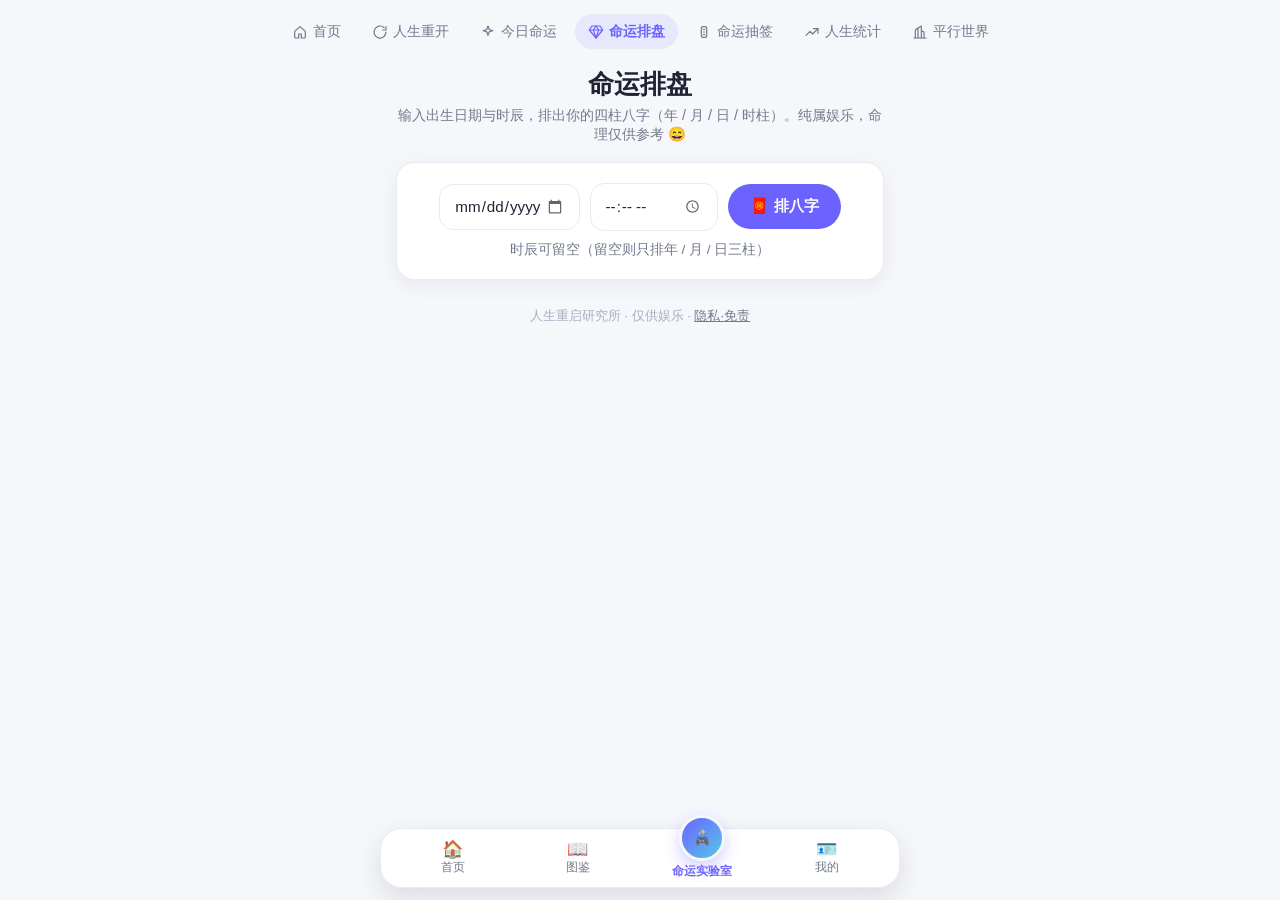
==== commit 75422079: "完善首页入口、共享档案和运势、图鉴详情及手机布局" ====
--- a/bazi.html
+++ b/bazi.html
@@ -63,7 +63,7 @@
   // 排八字
   function paiPan() {
     const dval = document.getElementById('birthDate').value;
-    if (!dval) { showToast('请先选择出生日期'); return; }
+    if (!Profile.validBirth(dval)) { showToast('请选择 1900 年 1 月 31 日至今天的出生日期'); return; }
     const parts = dval.split('-');
     const y = +parts[0], m = +parts[1], d = +parts[2];
     const tval = document.getElementById('birthTime').value;
@@ -180,6 +180,7 @@
   }
   </script>
   <script src="js/store.js"></script>
+  <script src="js/profile.js"></script>
   <script src="js/sfx.js"></script>
   <script src="js/pwa.js"></script>
   <script src="js/ui.js"></script>
@@ -189,6 +190,8 @@
     var d = document.getElementById('birthDate'), t = document.getElementById('birthTime');
     var v = Store.get('bazi_input', null);
     if (v && d) { if (v.date) d.value = v.date; if (t && v.time) t.value = v.time; }
+    Profile.bindBirthday(d);
+    d.setAttribute('aria-label', '出生日期');
     d.addEventListener('change', save); if (t) t.addEventListener('change', save);
     function save() { Store.set('bazi_input', { date: d.value, time: t.value }); }
     var btn = document.querySelector('.form-row .btn'); if (btn) btn.addEventListener('click', function () { playSfx('good'); });
--- a/css/style.css
+++ b/css/style.css
@@ -25,6 +25,9 @@
   --success: #5BC98A;
   --warning: #F5A623;
   --danger: #F26D6D;
+
+  /* App 宽度：桌面端内容与底部导航同宽居中 */
+  --app-w: 520px;
 
   /* 兼容旧变量（同义映射，避免破坏既有页面） */
   --accent: var(--primary);
@@ -57,7 +60,7 @@
 }
 
 /* ---------- App 壳 ---------- */
-.app { max-width: 480px; margin: 0 auto; padding: 0 18px; }
+.app { max-width: var(--app-w); margin: 0 auto; padding: 0 18px; }
 .app.wide { max-width: 640px; }
 .hidden { display: none !important; }
 
@@ -117,11 +120,14 @@
 
 /* 底部 Tab 栏 */
 .tabbar {
-  position: fixed; left: 0; right: 0; bottom: 0; z-index: 50;
+  position: fixed; left: 0; right: 0; bottom: 12px; z-index: 50;
+  margin: 0 auto; max-width: var(--app-w);
   display: flex; justify-content: space-around; align-items: center;
-  background: rgba(255,255,255,.92); backdrop-filter: blur(8px);
-  border-top: 1px solid var(--border);
-  padding: 8px 0 calc(8px + env(safe-area-inset-bottom));
+  background: rgba(255,255,255,.94); backdrop-filter: blur(8px);
+  border: 1px solid var(--border);
+  border-radius: 22px;
+  box-shadow: 0 10px 26px rgba(32,35,51,.12);
+  padding: 8px 10px calc(8px + env(safe-area-inset-bottom));
 }
 .tabbar a {
   text-decoration: none; color: var(--muted);
@@ -149,12 +155,15 @@
 }
 .mod-card:hover { transform: translateY(-3px); border-color: var(--primary); }
 .mod-card .emoji { font-size: 2em; }
+.mod-card svg { width: 34px; height: 34px; color: var(--primary); }
 .mod-card h3 { font-size: .98em; font-weight: 600; }
 .mod-card p { font-size: .78em; color: var(--muted); }
 
 /* ---------- 按钮 ---------- */
 .btn-row { display: flex; gap: 10px; justify-content: center; flex-wrap: wrap; margin-top: 16px; }
 .btn {
+  text-decoration: none;
+  text-align: center;
   display: inline-block; border: none; cursor: pointer;
   font-size: .95em; font-weight: 600; font-family: inherit;
   padding: 12px 22px; border-radius: 999px;
@@ -279,7 +288,7 @@
 footer a { color: var(--muted); }
 
 /* 通用标题（模块页） */
-.container { max-width: 640px; margin: 0 auto; padding: 0 16px; }
+.container { max-width: var(--app-w); margin: 0 auto; padding: 0 16px; }
 h1.title { text-align: center; font-size: 1.6em; font-weight: 700; margin: 14px 0 4px; color: var(--text); }
 .subtitle { text-align: center; color: var(--muted); margin-bottom: 18px; font-size: .9em; }
 .title-grad { background: linear-gradient(92deg, var(--primary), var(--secondary)); -webkit-background-clip: text; background-clip: text; -webkit-text-fill-color: transparent; }
@@ -300,21 +309,21 @@
    4-Tab 底部栏：中间突出的"命运实验室"按钮 + 弹层
    ========================================================== */
 .tabbar .tab-center {
-  position: relative; margin-top: -28px;
+  position: relative; margin-top: -22px;
   display: flex; flex-direction: column; align-items: center; gap: 3px;
   text-decoration: none; color: var(--muted); font-size: .72em; min-width: 72px;
   background: none; border: none; cursor: pointer; font-family: inherit;
 }
 .tabbar .tab-center .cta {
-  width: 56px; height: 56px; border-radius: 50%;
+  width: 46px; height: 46px; border-radius: 50%;
   background: linear-gradient(135deg, var(--primary), var(--secondary));
   display: flex; flex-direction: column; align-items: center; justify-content: center;
-  color: #fff; font-size: 1.25em; font-weight: 800; line-height: 1.1;
-  box-shadow: 0 8px 20px rgba(108,99,255,.35);
+  color: #fff; font-size: .98em; font-weight: 800; line-height: 1.1;
+  box-shadow: 0 6px 16px rgba(108,99,255,.32);
   border: 3px solid var(--bg);
   transition: transform .15s ease;
 }
-.tabbar .tab-center .cta .star { font-size: .6em; line-height: .9; }
+.tabbar .tab-center .cta .star { font-size: .55em; line-height: .9; }
 .tabbar .tab-center:active .cta { transform: scale(.94); }
 .tabbar .tab-center .lbl { color: var(--primary); font-weight: 700; }
 
@@ -372,3 +381,36 @@
 [data-theme="dark"] .switch::after { background: #e6edf5; }
 [data-theme="dark"] .tj-item.locked { color: #5f7089; }
 [data-theme="dark"] .sheet-mask { background: rgba(0,0,0,.55); }
+
+/* A clear first visit, editable profile and browsable collection. */
+.hero-card { background: linear-gradient(135deg, var(--accent-soft), var(--surface)); padding: 26px 22px; }
+.hero-card .eyebrow { color: var(--primary); font-size: .7em; letter-spacing: 1.2px; margin-bottom: 14px; }
+.hero-card h2 { font-size: 1.5em; line-height: 1.45; margin-bottom: 10px; }
+.hero-card > p:not(.eyebrow) { color: var(--muted); font-size: .9em; line-height: 1.8; }
+.hero-card > .btn { margin-top: 20px; display: block; }
+.quick-links { display: flex; justify-content: center; gap: 12px; flex-wrap: wrap; margin-top: 18px; }
+.quick-links a, .quick-links button, .text-button { color: var(--primary); font: inherit; font-size: .82em; text-decoration: none; border: 0; background: none; cursor: pointer; padding: 8px 0; }
+.card-heading { display: flex; align-items: baseline; justify-content: space-between; gap: 10px; }
+.pmetrics { grid-template-columns: repeat(3, minmax(0, 1fr)); gap: 8px; }
+.pmetrics .pm { min-width: 0; padding: 14px 6px; }
+.pmetrics .v { font-size: 1.12em; overflow-wrap: anywhere; }
+.form-row label { display: flex; flex-direction: column; gap: 7px; color: var(--muted); font-size: .88em; flex: 1 1 160px; min-width: 0; }
+.form-row input, .form-row select { max-width: 100%; min-width: 0; }
+.form-row label input { width: 100%; }
+.tj-item { font-family: inherit; cursor: pointer; min-height: 84px; }
+.tj-item:hover { border-color: var(--primary); }
+.collection-dialog { margin: auto; width: min(420px, calc(100% - 32px)); padding: 26px; background: var(--surface); color: var(--text); border: 1px solid var(--border); border-radius: 22px; }
+.collection-dialog::backdrop { background: rgba(20,24,40,.55); }
+.collection-dialog h2 { font-size: 1.2em; }
+.collection-dialog p { white-space: pre-line; line-height: 1.9; margin: 18px 0 24px; }
+.collection-dialog form { display: inline-block; margin-left: 8px; }
+.frow { flex-wrap: wrap; }
+#fortuneMode { margin-top: 14px; }
+.sheet { max-height: 85dvh; overflow-y: auto; visibility: hidden; }
+.sheet.show { visibility: visible; }
+@media (min-width: 600px) { .sheet { max-width: 540px; margin: auto; } }
+@media (max-width: 360px) {
+  .tabbar a, .tabbar .tab-center { min-width: 0; flex: 1; }
+  .hero-card { padding: 22px 16px; }
+  .hero-card h2 { font-size: 1.3em; }
+}
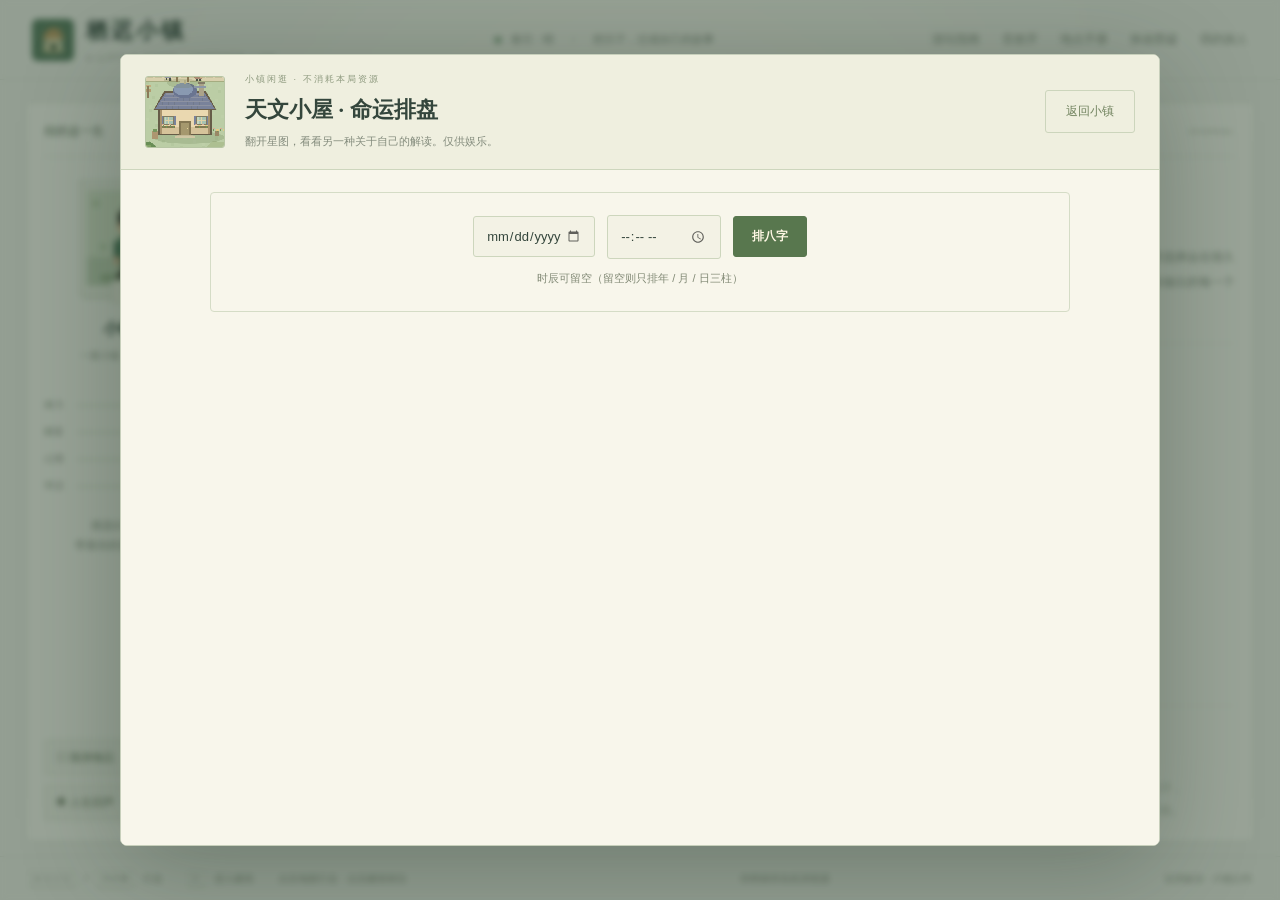
==== commit 743d1506: "重构栖迟小镇桌面肉鸽界面，统一活动并加入角色探索与载入" ====
--- a/bazi.html
+++ b/bazi.html
@@ -7,6 +7,8 @@
   <meta name="description" content="输入出生日期与时辰，排出四柱八字、纳音五行、五行缺补与生肖冲合。玄学娱乐，开心就好。">
   <link rel="icon" type="image/svg+xml" href="favicon.svg">
   <link rel="stylesheet" href="css/style.css">
+<link rel="stylesheet" href="css/tool-theme.css">
+<script src="js/tool-entry.js"></script>
 </head>
 <body>
   <nav class="nav">
@@ -182,6 +184,7 @@
   <script src="js/store.js"></script>
   <script src="js/profile.js"></script>
   <script src="js/sfx.js"></script>
+  <script src="js/legacy-nav.js"></script>
   <script src="js/pwa.js"></script>
   <script src="js/ui.js"></script>
   <script>
--- a/css/style.css
+++ b/css/style.css
@@ -414,3 +414,18 @@
   .hero-card { padding: 22px 16px; }
   .hero-card h2 { font-size: 1.3em; }
 }
+
+.town-places { display: grid; grid-template-columns: repeat(2,minmax(0,1fr)); gap: 10px; margin-top: 18px; }
+.town-places a { color: var(--primary); background: var(--accent-soft); padding: 12px; border-radius: 12px; font-size: .8rem; line-height: 1.7; text-decoration: none; }
+@media(max-width:360px) { .town-places { grid-template-columns: 1fr; } }
+
+/* Preserved tools use a desktop workspace around the new game. */
+.legacy-desktop-nav { display: none; }
+@media (min-width: 1000px) {
+  :root { --app-w: 960px; }
+  body:has(.legacy-desktop-nav) { padding-bottom: 20px; }
+  .legacy-desktop-nav { display:flex; align-items:center; gap:28px; padding:20px 32px; border-bottom:1px solid var(--border); background:var(--surface); margin-bottom:24px; font-size:13px; }
+  .legacy-desktop-nav a:first-child { margin-right:auto; color:var(--primary); font-weight:600; }
+  body:has(.legacy-desktop-nav) .tabbar { display:none; }
+  .app.wide { max-width:960px; }
+}
--- a/css/tool-theme.css
+++ b/css/tool-theme.css
@@ -0,0 +1,12 @@
+/* The same paper, ink, wood and pixel vocabulary as the outer game. */
+:root,:root[data-theme="dark"]{color-scheme:light;--bg:#f8f6eb;--surface:#f8f6eb;--surface-2:#eeeede;--surface-hover:#e7ecd9;--border:#d5dcc6;--text:#34463c;--muted:#818975;--primary:#58774e;--secondary:#a39265;--success:#82966b;--warning:#b8a06b;--danger:#b27c62;--accent:#58774e;--accent-strong:#45653c;--accent-soft:#e5ebd9;--good:#82966b;--bad:#b27c62;--warn:#b8a06b;--cyan:#889e90;--purple:#7e8f70;--app-w:900px}
+body{min-width:0!important;background:#f8f6eb!important;color:#34463c;padding:22px 26px!important;animation:none;font:13px/1.8 'Microsoft YaHei','Segoe UI',sans-serif;overflow-x:hidden;scrollbar-width:thin;scrollbar-color:#c2ccb4 transparent}
+.nav,.tabbar,.legacy-desktop-nav,footer,.chess-header,.chess-title,.container>.title,.container>.subtitle{display:none!important}
+.container,.app{max-width:860px;margin:auto;padding:0}.card{background:var(--surface)!important;border:1px solid var(--border);border-radius:4px;padding:22px;margin-bottom:18px;box-shadow:none!important}.card h2,.card h3{font-family:'SimSun',serif;font-weight:600;color:var(--text)}
+.btn,.btn.gold{border:1px solid var(--primary);border-radius:3px;background:var(--primary);color:#fff8e5;box-shadow:none;font-size:12px;padding:11px 18px}.btn:hover,.btn.gold:hover{background:var(--accent-strong);box-shadow:none}.btn.ghost,.btn.gray{background:transparent;color:var(--primary);border-color:#c8d2b9}.btn:disabled{opacity:.4}.form-row{gap:12px}.form-row label{font-size:12px;color:var(--muted)}input,select{border-radius:3px!important;background:#f3f2e5!important;border-color:#cdd6bd!important;font-size:13px;padding:11px 12px!important;color:var(--text);box-shadow:none!important}
+.prophecy,.chip,.attr,.bazi-cell,.wx-box,.lucky-list>div,.lunar-tags span,.progress-tags span{border-radius:3px;background:var(--surface-2);border-color:var(--border)}.title-grad,.warm-grad{-webkit-text-fill-color:var(--primary);background:none;color:var(--primary)}.tag-past,.tag-future{background:#e6ecdb;border-color:#d1dac1;color:#79886a}.ffill,.progress-fill{background:#82976b}.progress-track,.fbar{background:#e5e9d8}.qian-poem{font-family:'SimSun',serif;color:#65764f}.qian-level{font-family:'SimSun',serif}.toast{background:#40583d;border-radius:4px;bottom:16px}.collection-dialog{background:#f8f6eb;border-color:#c7d1b7;border-radius:5px}.collection-dialog::backdrop{background:#334a3570}.badge,.log li,.bazi-analysis,.qian-note{border-radius:3px}.log li{background:#edf0e2}.card-heading span,.muted{color:var(--muted)}
+.chess-app{display:grid;grid-template-columns:minmax(330px,480px) minmax(210px,1fr);gap:20px;max-width:900px;padding:0;margin:auto}.chess-settings{grid-column:2;grid-row:1;align-self:start;margin:0}.chess-play{grid-column:1;grid-row:1/span 2;margin:0}.chess-record{grid-column:2;grid-row:2;align-self:start;margin:0}.chess-rules{grid-column:1/-1}.chess-settings .form-row{flex-direction:column}.chess-settings .form-row label{flex:auto;width:100%}.board-frame,[data-theme="dark"] .board-frame{border-radius:4px;padding:10px;background:#ded0a9;border-color:#b7aa85;box-shadow:3px 3px 0 #c7ba93}.intersection::before,[data-theme="dark"] .intersection::before{filter:none;background-image:linear-gradient(#a49876,#a49876),linear-gradient(#a49876,#a49876)}.intersection.selected:not(.black):not(.white)::after{border-color:#789667;border-radius:3px}.intersection.last::after{background:#bb7957}.white .stone{background:#eee9d6}.black .stone{background:#354037}.chess-achievements span,.chess-stats>div{border-radius:3px}.chess-stats .v{color:var(--primary)}.chess-actions .btn{flex:1;padding-inline:10px}.turn-dot{background:#354037;border-color:#66705b}.turn-dot.white{background:#eee9d6}.chess-emblem{display:none}
+[data-module="fortune"] .container{display:grid;grid-template-columns:240px minmax(0,1fr);gap:18px;align-items:start}[data-module="fortune"] .lunar-card{grid-column:1;grid-row:1/span 2}[data-module="fortune"] .container>.card:not(.lunar-card){grid-column:2;margin:0}[data-module="fortune"] .form-row{flex-wrap:wrap}[data-module="fortune"] .form-row input{flex:1;width:100%;min-width:120px}.game-result{border-radius:3px;font-size:12px}.lunar-big{font-family:'SimSun',serif}.lunar-tags{gap:7px}.progress-num{font-family:'SimSun',serif;color:#6d855b}.result{background:#eef0e1}
+@media(max-width:730px){.chess-app{grid-template-columns:1fr}.chess-settings,.chess-play,.chess-record,.chess-rules{grid-column:1;grid-row:auto}.chess-play{max-width:460px;justify-self:center;width:100%}[data-module="fortune"] .container{display:block}[data-module="fortune"] .container>.card{margin-bottom:18px!important}}
+.last .stone::after{border-color:#e6d29d}.white.last .stone::after{border-color:#718158}.selected .stone{background:#82966b55;border-color:#6d855b}.winning .stone{outline-color:#a39265}.chess-actions{border-radius:3px;box-shadow:none}.lv-great,.lv-good{color:#657c50}.lv-mid{color:#a39265}.lv-bad{color:#a16f59}
+@media(min-width:731px) and (max-height:650px){body{padding:16px 22px!important}.chess-app{grid-template-columns:minmax(310px,350px) minmax(210px,1fr);gap:18px}.chess-actions{margin-top:8px;padding:4px}.chess-play .muted{font-size:11px}.chess-settings,.chess-record{padding:18px}.board-frame{padding:8px}}
